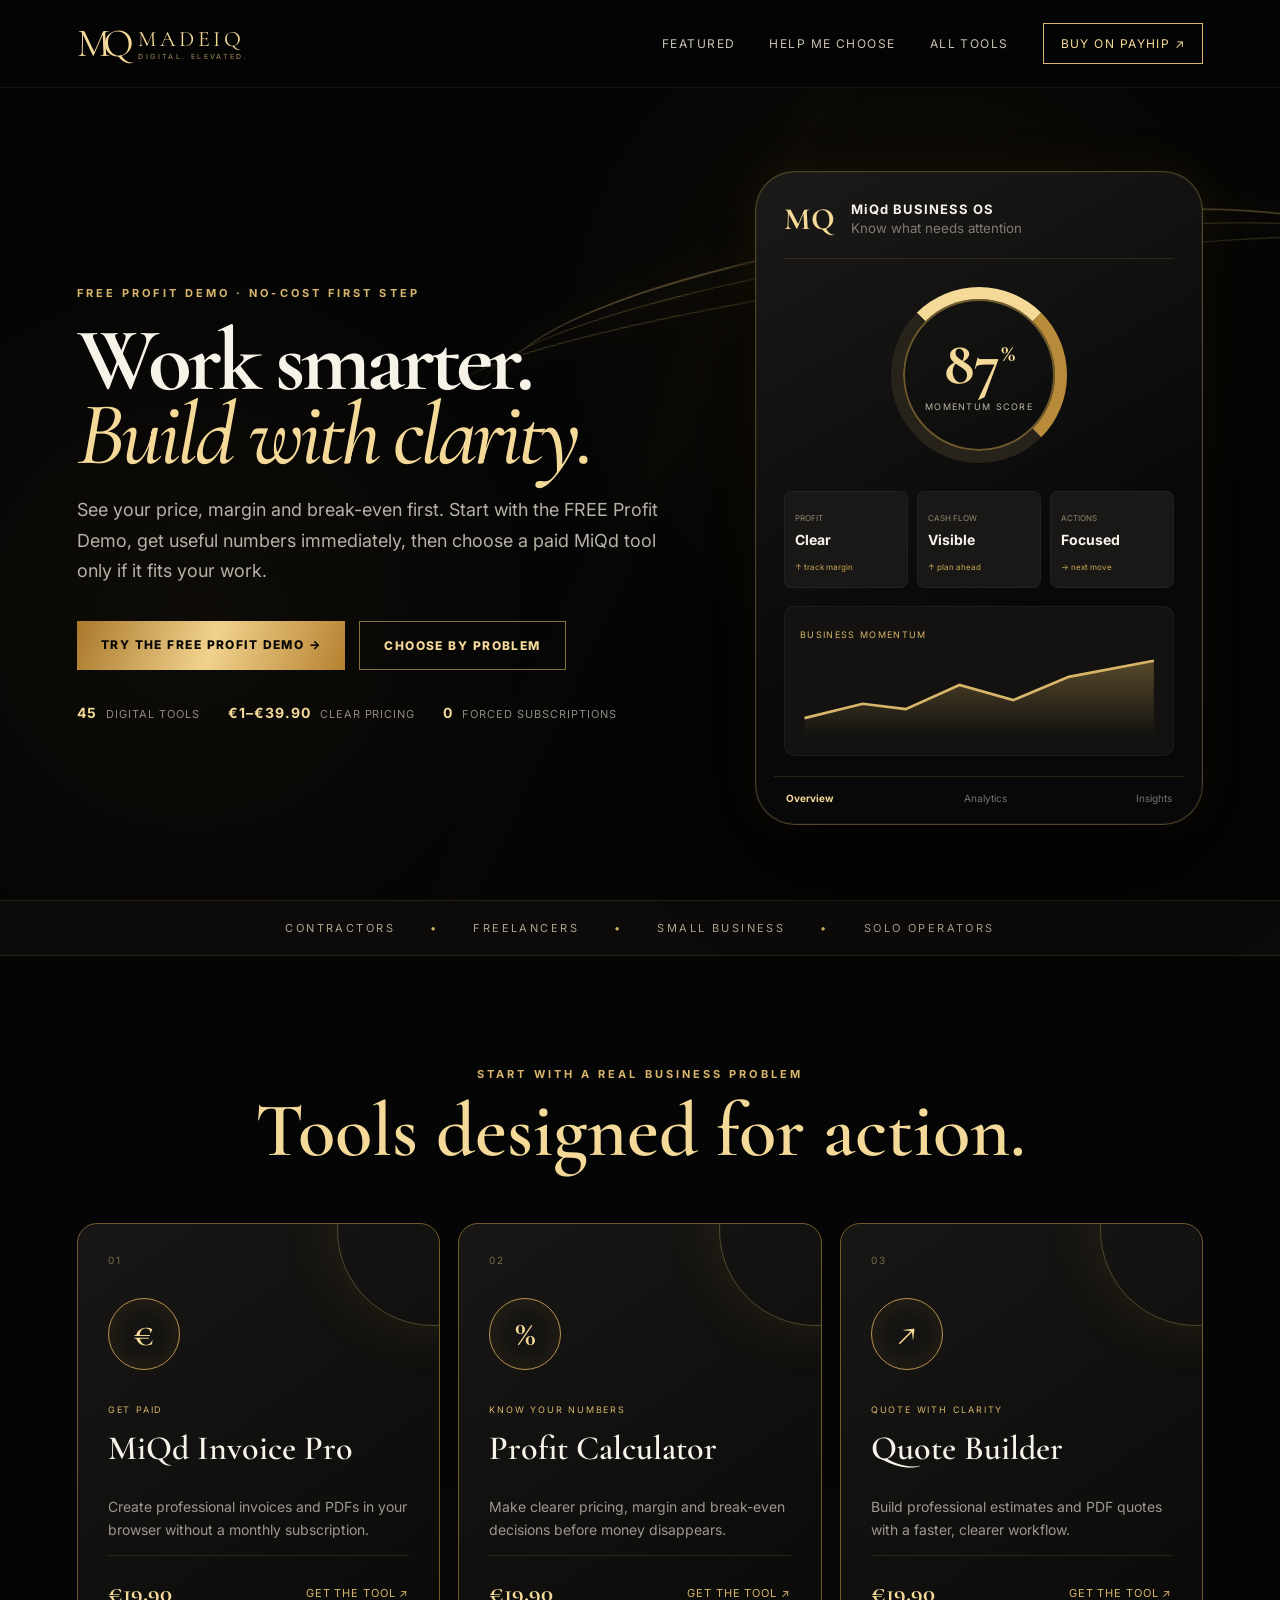
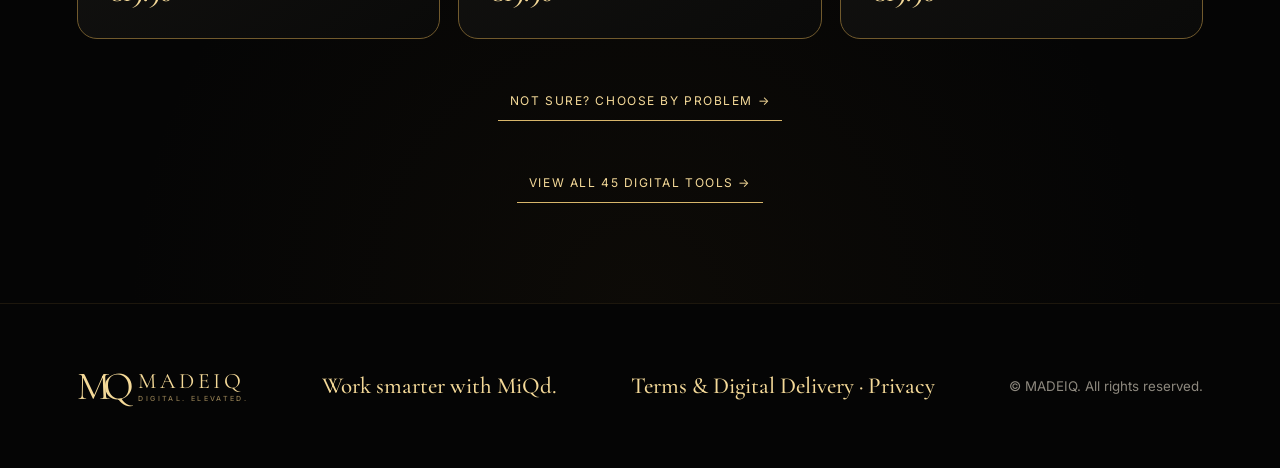
==== index.html @ 19710414 "Make FREE Profit Demo the primary homepage funnel CTA" ====
<!doctype html>
<html lang="en">
<head>
  <meta charset="utf-8">
  <meta name="viewport" content="width=device-width,initial-scale=1">
  <meta name="theme-color" content="#050505">
  <title>MADEIQ — Work Smarter with MiQd</title>
  <meta name="description" content="Premium digital tools for freelancers, contractors and small businesses. One-time purchases. No unnecessary subscriptions.">
  <link rel="canonical" href="https://madeiq-dgtl.github.io/">
  <meta property="og:type" content="website">
  <meta property="og:site_name" content="MiQd">
  <meta property="og:title" content="MADEIQ — Work Smarter with MiQd">
  <meta property="og:description" content="Premium digital tools for freelancers, contractors and small businesses. One-time purchases. No unnecessary subscriptions.">
  <meta property="og:url" content="https://madeiq-dgtl.github.io/">
  <meta name="twitter:card" content="summary">
  <meta name="twitter:title" content="MADEIQ — Work Smarter with MiQd">
  <meta name="twitter:description" content="Premium digital tools for freelancers, contractors and small businesses. One-time purchases. No unnecessary subscriptions.">
  <link rel="stylesheet" href="luxury.css?v=1">
</head>
<body>
  <header class="nav">
    <a class="wordmark" href="index.html" aria-label="MADEIQ home"><span class="mq">MQ</span><span>MADEIQ<small>DIGITAL. ELEVATED.</small></span></a>
    <nav aria-label="Primary navigation"><a href="#featured">Featured</a><a href="start.html?utm_source=website&utm_medium=nav&utm_campaign=problem_first">Help me choose</a><a href="products.html">All tools</a><a class="nav-buy" href="https://payhip.com/u17869956326311187072895?utm_source=website&utm_medium=nav&utm_campaign=miqd_store" target="_blank" rel="noopener">Buy on Payhip ↗</a></nav>
  </header>

  <main>
    <section class="hero">
      <div class="gold-wave" aria-hidden="true"></div>
      <div class="hero-copy">
        <p class="kicker">FREE PROFIT DEMO · NO-COST FIRST STEP</p>
        <h1>Work smarter.<br><em>Build with clarity.</em></h1>
        <p class="lead">See your price, margin and break-even first. Start with the FREE Profit Demo, get useful numbers immediately, then choose a paid MiQd tool only if it fits your work.</p>
        <div class="hero-actions"><a class="button gold" href="https://payhip.com/b/1VxyN?utm_source=miqd_website&utm_medium=hero&utm_campaign=free_profit_demo&utm_content=primary_cta" target="_blank" rel="noopener">TRY THE FREE PROFIT DEMO →</a><a class="button outline" href="start.html?utm_source=miqd_website&utm_medium=hero&utm_campaign=problem_first&utm_content=secondary_cta">Choose by problem</a></div>
        <div class="hero-proof"><span><b>45</b> digital tools</span><span><b>€1–€39.90</b> clear pricing</span><span><b>0</b> forced subscriptions</span></div>
      </div>
      <div class="hero-device" aria-label="MiQd business dashboard preview">
        <div class="device-top"><span class="mini-mq">MQ</span><div><b>MiQd BUSINESS OS</b><small>Know what needs attention</small></div></div>
        <div class="score"><span>87<sup>%</sup></span><small>MOMENTUM SCORE</small></div>
        <div class="metric-grid"><div><small>PROFIT</small><b>Clear</b><i>↑ track margin</i></div><div><small>CASH FLOW</small><b>Visible</b><i>↑ plan ahead</i></div><div><small>ACTIONS</small><b>Focused</b><i>→ next move</i></div></div>
        <div class="trend"><small>BUSINESS MOMENTUM</small><svg viewBox="0 0 400 100" role="img" aria-label="Rising business momentum"><path d="M5 76 L70 60 L118 66 L178 39 L238 56 L300 30 L395 12" fill="none" stroke="currentColor" stroke-width="3"/><path d="M5 76 L70 60 L118 66 L178 39 L238 56 L300 30 L395 12 L395 96 L5 96Z" fill="url(#fade)"/><defs><linearGradient id="fade" x1="0" y1="0" x2="0" y2="1"><stop stop-color="#d6ad5c" stop-opacity=".35"/><stop offset="1" stop-color="#d6ad5c" stop-opacity="0"/></linearGradient></defs></svg></div>
        <div class="device-nav"><b>Overview</b><span>Analytics</span><span>Insights</span></div>
      </div>
    </section>

    <section class="value-strip"><span>CONTRACTORS</span><i>•</i><span>FREELANCERS</span><i>•</i><span>SMALL BUSINESS</span><i>•</i><span>SOLO OPERATORS</span></section>

    <section id="featured" class="featured">
      <div class="section-heading"><p>START WITH A REAL BUSINESS PROBLEM</p><h2>Tools designed for action.</h2></div>
      <div class="product-grid">
        <article><span class="number">01</span><div class="product-icon">€</div><p>GET PAID</p><h3>MiQd Invoice Pro</h3><p class="desc">Create professional invoices and PDFs in your browser without a monthly subscription.</p><div class="card-end"><strong>€19.90</strong><a href="https://payhip.com/b/F2ZfV?utm_source=website&utm_medium=homepage&utm_campaign=invoice_pro" target="_blank" rel="noopener">Get the tool ↗</a></div></article>
        <article><span class="number">02</span><div class="product-icon">%</div><p>KNOW YOUR NUMBERS</p><h3>Profit Calculator</h3><p class="desc">Make clearer pricing, margin and break-even decisions before money disappears.</p><div class="card-end"><strong>€19.90</strong><a href="https://payhip.com/b/wg3lm?utm_source=website&utm_medium=homepage&utm_campaign=profit_calculator" target="_blank" rel="noopener">Get the tool ↗</a></div></article>
        <article><span class="number">03</span><div class="product-icon">↗</div><p>QUOTE WITH CLARITY</p><h3>Quote Builder</h3><p class="desc">Build professional estimates and PDF quotes with a faster, clearer workflow.</p><div class="card-end"><strong>€19.90</strong><a href="https://payhip.com/b/bRwxD?utm_source=website&utm_medium=homepage&utm_campaign=quote_builder" target="_blank" rel="noopener">Get the tool ↗</a></div></article>
      </div>
      <a class="all-tools" href="start.html?utm_source=website&utm_medium=featured&utm_campaign=problem_first">Not sure? Choose by problem →</a>
      <a class="all-tools" href="products.html">View all 45 digital tools →</a>
    </section>
  </main>

  <footer><a class="wordmark" href="index.html"><span class="mq">MQ</span><span>MADEIQ<small>DIGITAL. ELEVATED.</small></span></a><p>Work smarter with MiQd.</p><p><a href="terms.html">Terms &amp; Digital Delivery</a> · <a href="privacy.html">Privacy</a></p><small>© MADEIQ. All rights reserved.</small></footer>
</body>
</html>
---- luxury.css ----
@import url('https://fonts.googleapis.com/css2?family=Cormorant+Garamond:wght@500;600;700&family=Inter:wght@400;500;600;700;800&display=swap');
:root{--black:#050505;--panel:#101010;--panel2:#171614;--gold:#d8b66b;--gold2:#f4d998;--muted:#a9a49a;--line:#6e592c;--white:#f7f3e9}*{box-sizing:border-box}html{scroll-behavior:smooth}body{margin:0;background:var(--black);color:var(--white);font-family:Inter,system-ui,sans-serif;overflow-x:hidden}a{color:inherit;text-decoration:none}.nav{height:88px;display:flex;align-items:center;justify-content:space-between;padding:0 clamp(20px,6vw,92px);border-bottom:1px solid #ffffff10;background:#050505e8;backdrop-filter:blur(18px);position:relative;z-index:10}.wordmark{display:flex;align-items:center;gap:12px;color:var(--gold2);font-family:"Cormorant Garamond",serif;font-size:22px;letter-spacing:.17em}.wordmark .mq{font-size:40px;letter-spacing:-.18em;line-height:.8}.wordmark small{display:block;font:500 7px/1.4 Inter,sans-serif;letter-spacing:.34em;color:#8e7a50}.nav nav{display:flex;align-items:center;gap:34px;font-size:12px;text-transform:uppercase;letter-spacing:.12em}.nav nav>a:not(.nav-buy){color:#c9c1b1}.nav-buy{border:1px solid var(--gold);padding:12px 17px;color:var(--gold2)}.hero{min-height:calc(100vh - 88px);padding:72px clamp(20px,6vw,92px) 64px;display:grid;grid-template-columns:1.05fr .8fr;align-items:center;gap:7vw;position:relative;isolation:isolate;background:radial-gradient(circle at 72% 30%,#76581d22,transparent 34%),radial-gradient(circle at 15% 65%,#4f3c1620,transparent 30%)}.hero:before{content:"";position:absolute;inset:0;z-index:-2;opacity:.2;background-image:linear-gradient(115deg,transparent 48%,#d8b66b12 50%,transparent 52%)}.gold-wave{position:absolute;z-index:-1;width:70vw;height:190px;right:-9vw;top:17%;border-radius:50%;border-top:2px solid #d8b66b99;transform:rotate(-8deg);filter:drop-shadow(0 0 15px #b78a36);opacity:.7}.gold-wave:after,.gold-wave:before{content:"";position:absolute;inset:18px -20px;border-radius:50%;border-top:1px solid #f2cf7777}.gold-wave:after{inset:42px -50px}.kicker,.section-heading p{color:var(--gold);font-size:11px;font-weight:700;letter-spacing:.28em}.hero h1{font-family:"Cormorant Garamond",serif;font-size:clamp(64px,7vw,112px);line-height:.82;letter-spacing:-.045em;margin:24px 0}.hero h1 em{display:inline-block;font-style:italic;font-weight:500;color:var(--gold2)}.lead{max-width:660px;color:#b7b1a6;font-size:18px;line-height:1.7}.hero-actions{display:flex;gap:14px;flex-wrap:wrap;margin:34px 0}.button{padding:16px 24px;text-transform:uppercase;letter-spacing:.12em;font-size:12px;font-weight:800}.button.gold{background:linear-gradient(110deg,#a9782b,#f1d28d,#b68130);color:#090806}.button.outline{border:1px solid #886f3d;color:var(--gold2)}.hero-proof{display:flex;gap:28px;flex-wrap:wrap;color:#8f8a80;font-size:11px;text-transform:uppercase;letter-spacing:.09em}.hero-proof b{color:var(--gold2);font-size:14px;margin-right:5px}.hero-device{width:min(100%,480px);justify-self:end;padding:28px;border:1px solid #8e713d88;border-radius:40px;background:linear-gradient(150deg,#1b1a18,#080808 65%);box-shadow:0 30px 100px #000,0 0 45px #a47b2922,inset 0 0 0 1px #ffffff0a}.device-top{display:flex;align-items:center;gap:16px;border-bottom:1px solid #6e592c55;padding-bottom:20px}.mini-mq{font:700 31px "Cormorant Garamond",serif;color:var(--gold2)}.device-top b{display:block;font-size:13px;letter-spacing:.08em}.device-top small{color:#807b72}.score{width:176px;height:176px;border:12px solid #28231a;border-top-color:var(--gold2);border-right-color:#b88b3b;border-radius:50%;margin:28px auto;display:flex;flex-direction:column;align-items:center;justify-content:center;box-shadow:inset 0 0 0 2px #6e592c}.score span{font:700 62px "Cormorant Garamond",serif;color:var(--gold2);line-height:.8}.score sup{font-size:25px}.score small{font-size:9px;letter-spacing:.14em;margin-top:12px;color:#bdb5a5}.metric-grid{display:grid;grid-template-columns:repeat(3,1fr);gap:9px}.metric-grid div{padding:13px 10px;background:#191816;border:1px solid #ffffff0b;border-radius:8px}.metric-grid small{font-size:8px;color:#92866d}.metric-grid b{display:block;font-size:14px;margin:6px 0}.metric-grid i{font-style:normal;font-size:8px;color:#cfa953}.trend{margin-top:18px;background:#131210;border:1px solid #ffffff0b;border-radius:10px;padding:15px;color:var(--gold)}.trend small{font-size:9px;letter-spacing:.15em}.trend svg{width:100%;display:block;margin-top:8px}.device-nav{display:flex;justify-content:space-between;margin:20px -10px -12px;padding:15px 12px 4px;border-top:1px solid #6e592c55;color:#77736b;font-size:10px}.device-nav b{color:var(--gold2)}.value-strip{display:flex;align-items:center;justify-content:center;gap:35px;flex-wrap:wrap;padding:20px;background:#0c0b09;border-block:1px solid #5f4a2555;color:#aea58f;font-size:11px;letter-spacing:.22em}.value-strip i{color:var(--gold);font-style:normal}.featured{padding:100px clamp(20px,6vw,92px);background:radial-gradient(circle at 50% 100%,#4c37151d,transparent 45%)}.section-heading{text-align:center}.section-heading h2{font:600 clamp(46px,6vw,78px)/.95 "Cormorant Garamond",serif;margin:14px 0 55px;color:var(--gold2)}.product-grid{display:grid;grid-template-columns:repeat(3,1fr);gap:18px;max-width:1250px;margin:auto}.product-grid article{position:relative;min-height:410px;padding:30px;display:flex;flex-direction:column;background:linear-gradient(145deg,#181715,#0a0a09);border:1px solid #715a2d;border-radius:20px;overflow:hidden}.product-grid article:after{content:"";position:absolute;width:190px;height:190px;border-radius:50%;right:-90px;top:-90px;border:1px solid #d8b66b55;box-shadow:0 0 60px #b98b3422}.number{color:#76684c;font-size:10px;letter-spacing:.2em}.product-icon{width:72px;height:72px;border:1px solid #b7924f;border-radius:50%;display:grid;place-items:center;color:var(--gold2);font:600 36px "Cormorant Garamond",serif;margin:32px 0 25px;box-shadow:inset 0 0 25px #b3872f22}.product-grid article>p:not(.desc){font-size:9px;letter-spacing:.2em;color:var(--gold)}.product-grid h3{font:600 34px/1 "Cormorant Garamond",serif;margin:8px 0 15px}.desc{color:#9e988e;line-height:1.65;font-size:14px}.card-end{margin-top:auto;padding-top:22px;border-top:1px solid #67522c55;display:flex;justify-content:space-between;align-items:center}.card-end strong{font-family:"Cormorant Garamond",serif;color:var(--gold2);font-size:25px}.card-end a{font-size:11px;text-transform:uppercase;color:var(--gold);letter-spacing:.08em}.all-tools{display:table;margin:42px auto 0;border-bottom:1px solid var(--gold);padding:12px;color:var(--gold2);text-transform:uppercase;letter-spacing:.13em;font-size:12px}footer{padding:45px clamp(20px,6vw,92px);display:flex;align-items:center;justify-content:space-between;gap:20px;border-top:1px solid #5f4a2544;color:#8d887e}footer p{font:500 23px "Cormorant Garamond",serif;color:var(--gold2)}
@media(max-width:900px){.hero{grid-template-columns:1fr;padding-top:55px}.hero-device{justify-self:center;margin-top:20px}.product-grid{grid-template-columns:1fr 1fr}.nav nav>a:not(.nav-buy){display:none}}
@media(max-width:620px){.nav{height:74px;padding:0 18px}.wordmark{font-size:17px}.wordmark .mq{font-size:32px}.nav-buy{padding:10px;font-size:9px}.hero{min-height:auto;padding:58px 20px 52px}.hero h1{font-size:64px}.lead{font-size:16px}.hero-actions{display:grid}.button{text-align:center}.hero-proof{display:grid;grid-template-columns:1fr 1fr;gap:12px}.hero-device{border-radius:28px;padding:20px}.score{width:150px;height:150px}.metric-grid{grid-template-columns:1fr}.gold-wave{width:110vw;top:11%;opacity:.45}.value-strip{justify-content:flex-start;flex-wrap:nowrap;overflow:hidden;gap:18px;padding-inline:20px}.value-strip span{white-space:nowrap}.featured{padding:75px 20px}.product-grid{grid-template-columns:1fr}.product-grid article{min-height:370px}.section-heading{text-align:left}.section-heading h2{font-size:53px}footer{align-items:flex-start;flex-direction:column}}

/* Catalog luxury skin */
.catalog-page{background:#050505!important;color:var(--white)!important}.catalog-page .section{padding:90px clamp(20px,6vw,92px)!important}.catalog-page .catalog-hero{min-height:72vh;display:flex;flex-direction:column;justify-content:center;background:radial-gradient(circle at 75% 35%,#8c682629,transparent 34%),linear-gradient(135deg,#050505,#0d0c0a)!important}.catalog-page .catalog-hero h1{font-family:"Cormorant Garamond",serif!important;letter-spacing:-.04em!important;color:var(--white)!important}.catalog-page .catalog-hero h1 em{color:var(--gold2)!important;font-weight:500}.catalog-page .catalog-hero>p{color:#aaa49a!important}.catalog-page .eyebrow,.catalog-page .catalog-top>div>span{color:var(--gold)!important}.catalog-page .catalog{background:#080807!important}.catalog-page .catalog-top h2{font-family:"Cormorant Garamond",serif!important;color:var(--gold2)!important}.catalog-page .filters button{border-color:#705a30!important;color:#bdb5a5!important;background:#0e0d0b!important}.catalog-page .filters button.active,.catalog-page .filters button:hover{background:linear-gradient(110deg,#a9782b,#e0bd72)!important;color:#070604!important;border-color:var(--gold)!important}.catalog-page .catalog-grid article,.catalog-page .catalog-grid article.featured{background:linear-gradient(145deg,#181715,#090908)!important;color:var(--white)!important;border:1px solid #705a30!important;box-shadow:0 18px 45px #000!important}.catalog-page .catalog-grid article p,.catalog-page .catalog-grid article.featured p{color:#9d978d!important}.catalog-page .catalog-grid article>b{color:var(--gold)!important}.catalog-page .catalog-grid h3,.catalog-page .catalog-grid .price{color:var(--gold2)!important}.catalog-page .card-bottom{border-color:#5f4a2b!important}.catalog-page .card-action{color:var(--gold)!important}.catalog-page .product-art{border-bottom:1px solid #806635!important;filter:saturate(.65)}.catalog-page .language .globe{color:var(--gold2)}.catalog-page .lang-menu{background:#111!important;border-color:#705a30!important;color:#eee!important}
@media(max-width:620px){.catalog-page .section{padding:65px 20px!important}.catalog-page .filters{top:74px!important;background:#080807ef!important}}
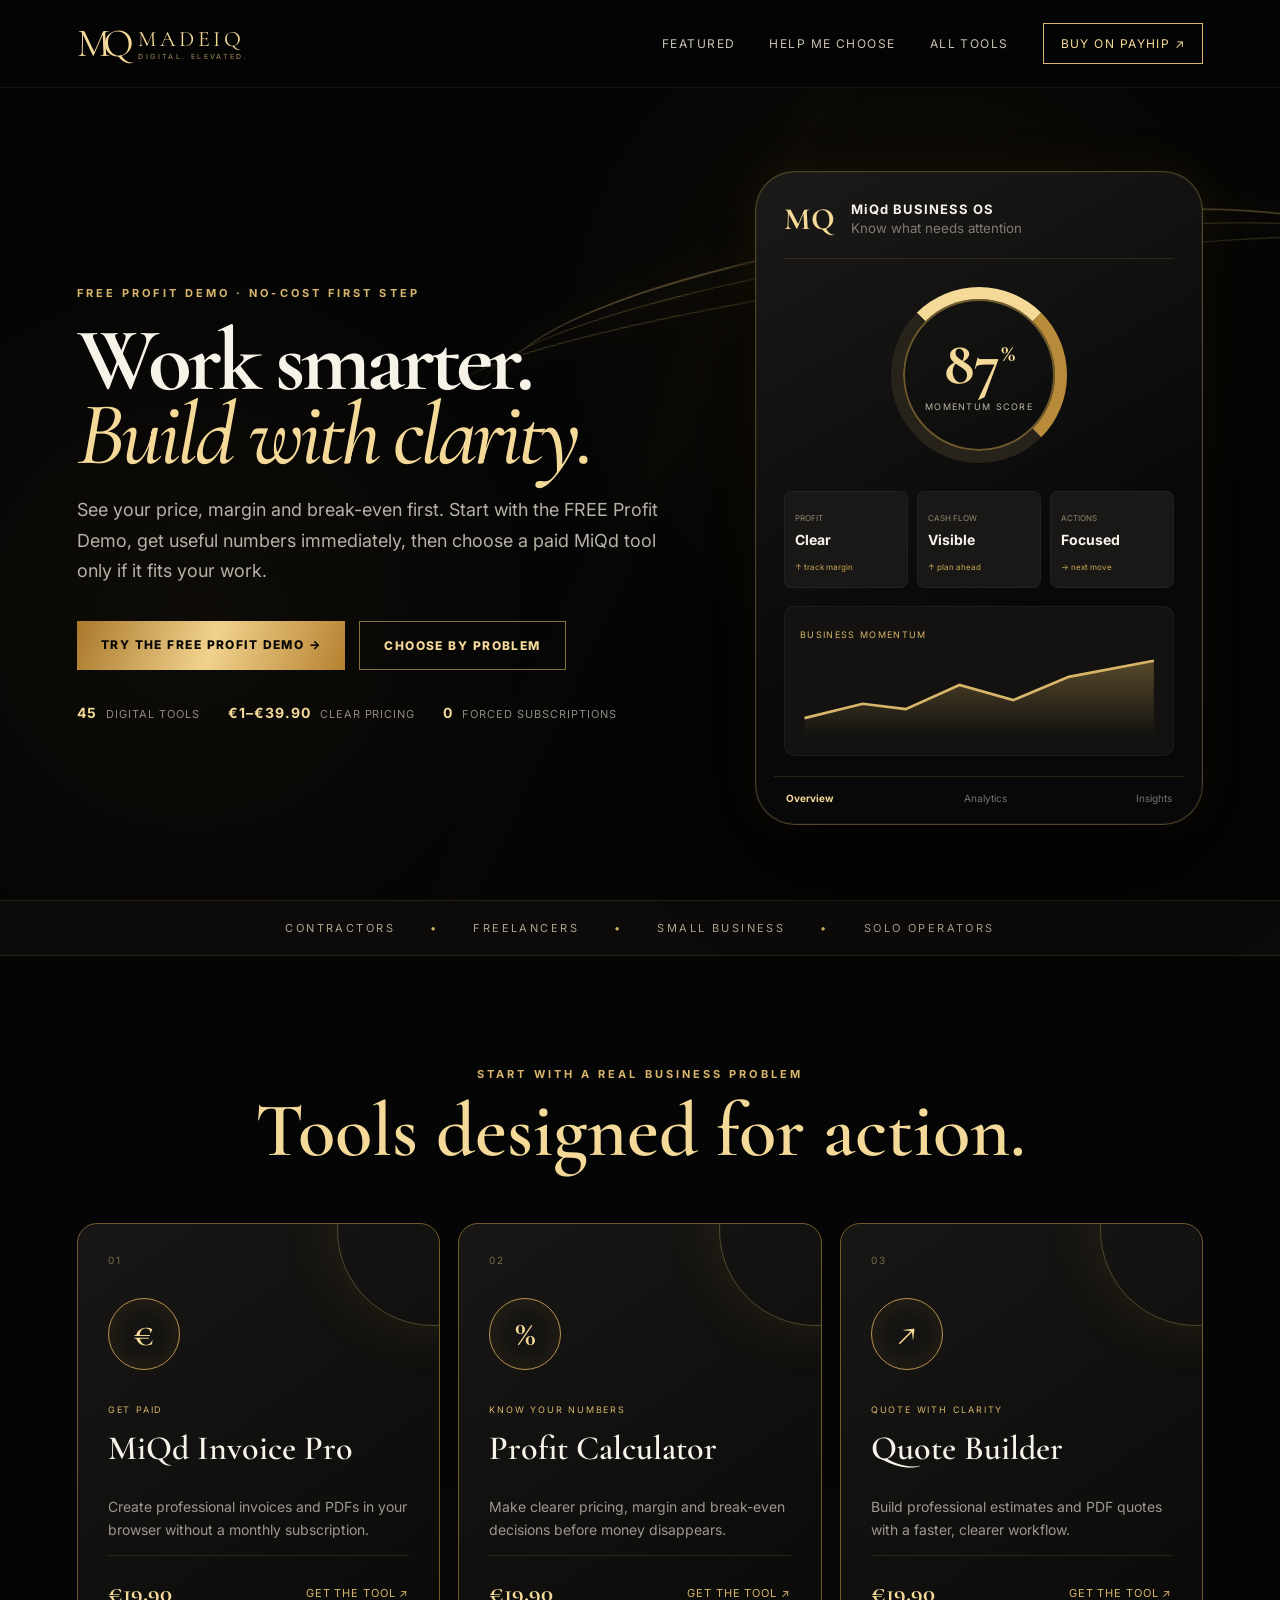
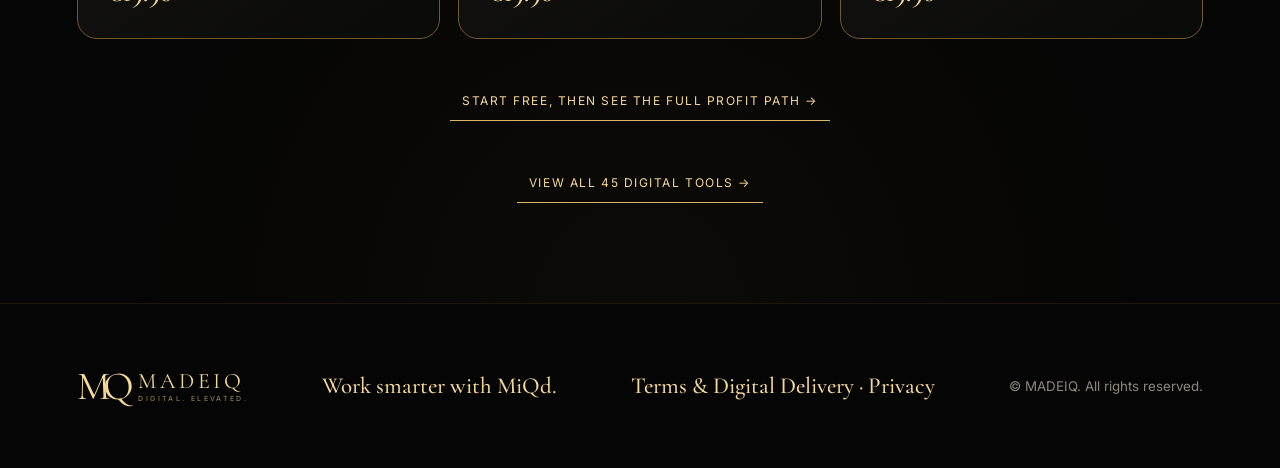
==== commit b0e7ecd8: "Connect homepage featured section to FREE-to-paid profit funnel" ====
--- a/index.html
+++ b/index.html
@@ -51,7 +51,7 @@
         <article><span class="number">02</span><div class="product-icon">%</div><p>KNOW YOUR NUMBERS</p><h3>Profit Calculator</h3><p class="desc">Make clearer pricing, margin and break-even decisions before money disappears.</p><div class="card-end"><strong>€19.90</strong><a href="https://payhip.com/b/wg3lm?utm_source=website&utm_medium=homepage&utm_campaign=profit_calculator" target="_blank" rel="noopener">Get the tool ↗</a></div></article>
         <article><span class="number">03</span><div class="product-icon">↗</div><p>QUOTE WITH CLARITY</p><h3>Quote Builder</h3><p class="desc">Build professional estimates and PDF quotes with a faster, clearer workflow.</p><div class="card-end"><strong>€19.90</strong><a href="https://payhip.com/b/bRwxD?utm_source=website&utm_medium=homepage&utm_campaign=quote_builder" target="_blank" rel="noopener">Get the tool ↗</a></div></article>
       </div>
-      <a class="all-tools" href="start.html?utm_source=website&utm_medium=featured&utm_campaign=problem_first">Not sure? Choose by problem →</a>
+      <a class="all-tools" href="business.html?utm_source=miqd_website&utm_medium=featured&utm_campaign=free_to_paid&utm_content=profit_path">Start FREE, then see the full profit path →</a>
       <a class="all-tools" href="products.html">View all 45 digital tools →</a>
     </section>
   </main>
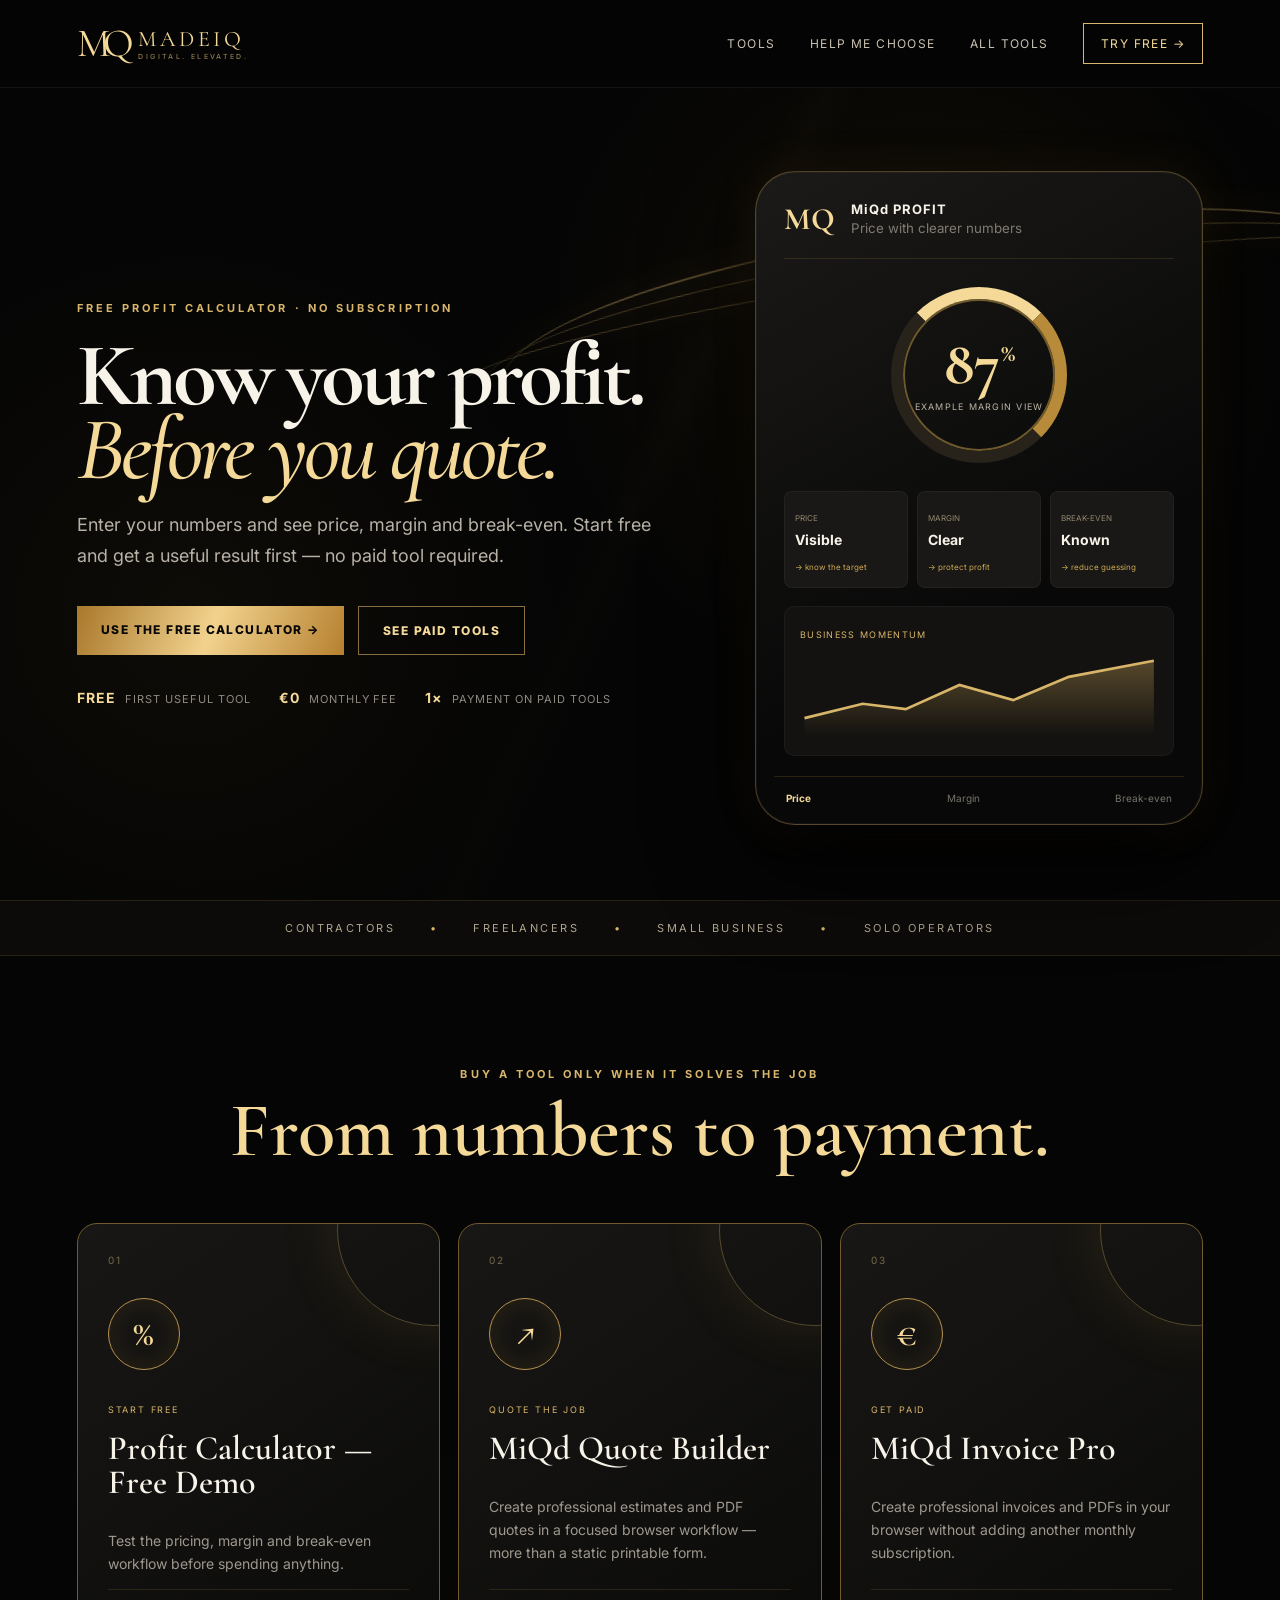
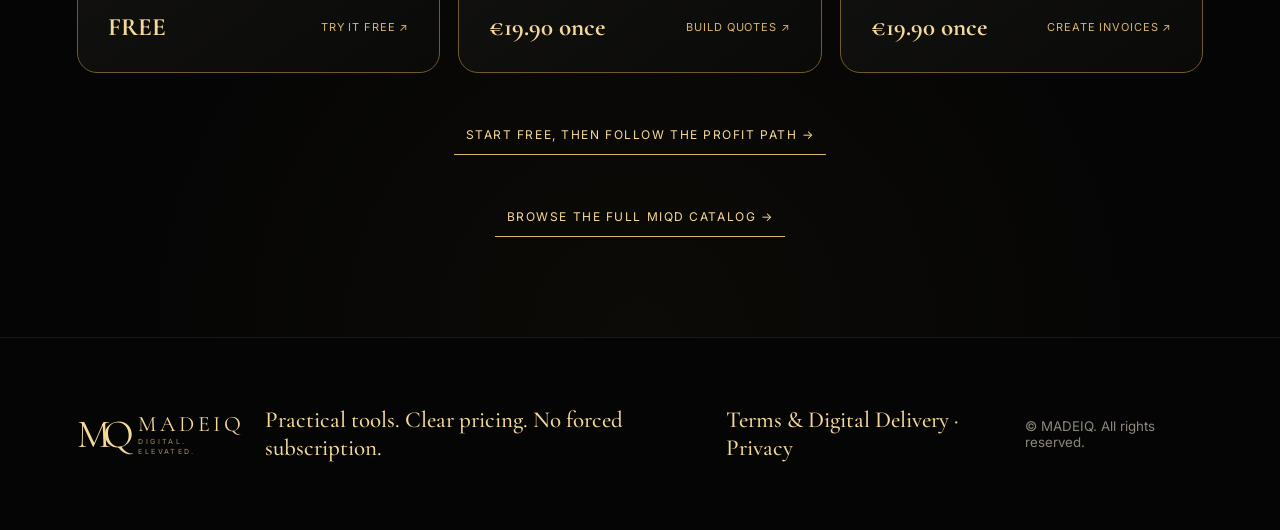
==== commit 96bc141e: "Optimize homepage for free-demo conversion and clearer value" ====
--- a/index.html
+++ b/index.html
@@ -4,58 +4,58 @@
   <meta charset="utf-8">
   <meta name="viewport" content="width=device-width,initial-scale=1">
   <meta name="theme-color" content="#050505">
-  <title>MADEIQ — Work Smarter with MiQd</title>
-  <meta name="description" content="Premium digital tools for freelancers, contractors and small businesses. One-time purchases. No unnecessary subscriptions.">
+  <title>MiQd — Free Profit Calculator + Practical Business Tools</title>
+  <meta name="description" content="Start with MiQd's free profit calculator. Check price, margin and break-even, then use practical one-time-purchase tools for quotes, invoices and small-business control.">
   <link rel="canonical" href="https://madeiq-dgtl.github.io/">
   <meta property="og:type" content="website">
   <meta property="og:site_name" content="MiQd">
-  <meta property="og:title" content="MADEIQ — Work Smarter with MiQd">
-  <meta property="og:description" content="Premium digital tools for freelancers, contractors and small businesses. One-time purchases. No unnecessary subscriptions.">
+  <meta property="og:title" content="MiQd — Know your profit before you price the job">
+  <meta property="og:description" content="Try the free MiQd Profit Calculator. No subscription required. Get a useful result before deciding whether any paid tool is right for you.">
   <meta property="og:url" content="https://madeiq-dgtl.github.io/">
   <meta name="twitter:card" content="summary">
-  <meta name="twitter:title" content="MADEIQ — Work Smarter with MiQd">
-  <meta name="twitter:description" content="Premium digital tools for freelancers, contractors and small businesses. One-time purchases. No unnecessary subscriptions.">
+  <meta name="twitter:title" content="MiQd — Free Profit Calculator">
+  <meta name="twitter:description" content="Check price, margin and break-even free. Then choose a paid tool only if it earns its place in your workflow.">
   <link rel="stylesheet" href="luxury.css?v=1">
 </head>
 <body>
   <header class="nav">
-    <a class="wordmark" href="index.html" aria-label="MADEIQ home"><span class="mq">MQ</span><span>MADEIQ<small>DIGITAL. ELEVATED.</small></span></a>
-    <nav aria-label="Primary navigation"><a href="#featured">Featured</a><a href="start.html?utm_source=website&utm_medium=nav&utm_campaign=problem_first">Help me choose</a><a href="products.html">All tools</a><a class="nav-buy" href="https://payhip.com/u17869956326311187072895?utm_source=website&utm_medium=nav&utm_campaign=miqd_store" target="_blank" rel="noopener">Buy on Payhip ↗</a></nav>
+    <a class="wordmark" href="index.html" aria-label="MiQd home"><span class="mq">MQ</span><span>MADEIQ<small>DIGITAL. ELEVATED.</small></span></a>
+    <nav aria-label="Primary navigation"><a href="#featured">Tools</a><a href="start.html?utm_source=website&utm_medium=nav&utm_campaign=problem_first">Help me choose</a><a href="products.html">All tools</a><a class="nav-buy" href="https://payhip.com/b/1VxyN?utm_source=website&utm_medium=nav&utm_campaign=free_profit_demo" target="_blank" rel="noopener">Try free →</a></nav>
   </header>
 
   <main>
     <section class="hero">
       <div class="gold-wave" aria-hidden="true"></div>
       <div class="hero-copy">
-        <p class="kicker">FREE PROFIT DEMO · NO-COST FIRST STEP</p>
-        <h1>Work smarter.<br><em>Build with clarity.</em></h1>
-        <p class="lead">See your price, margin and break-even first. Start with the FREE Profit Demo, get useful numbers immediately, then choose a paid MiQd tool only if it fits your work.</p>
-        <div class="hero-actions"><a class="button gold" href="https://payhip.com/b/1VxyN?utm_source=miqd_website&utm_medium=hero&utm_campaign=free_profit_demo&utm_content=primary_cta" target="_blank" rel="noopener">TRY THE FREE PROFIT DEMO →</a><a class="button outline" href="start.html?utm_source=miqd_website&utm_medium=hero&utm_campaign=problem_first&utm_content=secondary_cta">Choose by problem</a></div>
-        <div class="hero-proof"><span><b>45</b> digital tools</span><span><b>€1–€39.90</b> clear pricing</span><span><b>0</b> forced subscriptions</span></div>
+        <p class="kicker">FREE PROFIT CALCULATOR · NO SUBSCRIPTION</p>
+        <h1>Know your profit.<br><em>Before you quote.</em></h1>
+        <p class="lead">Enter your numbers and see price, margin and break-even. Start free and get a useful result first — no paid tool required.</p>
+        <div class="hero-actions"><a class="button gold" href="https://payhip.com/b/1VxyN?utm_source=miqd_website&utm_medium=hero&utm_campaign=free_profit_demo&utm_content=primary_cta" target="_blank" rel="noopener">USE THE FREE CALCULATOR →</a><a class="button outline" href="#featured">See paid tools</a></div>
+        <div class="hero-proof"><span><b>FREE</b> first useful tool</span><span><b>€0</b> monthly fee</span><span><b>1×</b> payment on paid tools</span></div>
       </div>
       <div class="hero-device" aria-label="MiQd business dashboard preview">
-        <div class="device-top"><span class="mini-mq">MQ</span><div><b>MiQd BUSINESS OS</b><small>Know what needs attention</small></div></div>
-        <div class="score"><span>87<sup>%</sup></span><small>MOMENTUM SCORE</small></div>
-        <div class="metric-grid"><div><small>PROFIT</small><b>Clear</b><i>↑ track margin</i></div><div><small>CASH FLOW</small><b>Visible</b><i>↑ plan ahead</i></div><div><small>ACTIONS</small><b>Focused</b><i>→ next move</i></div></div>
-        <div class="trend"><small>BUSINESS MOMENTUM</small><svg viewBox="0 0 400 100" role="img" aria-label="Rising business momentum"><path d="M5 76 L70 60 L118 66 L178 39 L238 56 L300 30 L395 12" fill="none" stroke="currentColor" stroke-width="3"/><path d="M5 76 L70 60 L118 66 L178 39 L238 56 L300 30 L395 12 L395 96 L5 96Z" fill="url(#fade)"/><defs><linearGradient id="fade" x1="0" y1="0" x2="0" y2="1"><stop stop-color="#d6ad5c" stop-opacity=".35"/><stop offset="1" stop-color="#d6ad5c" stop-opacity="0"/></linearGradient></defs></svg></div>
-        <div class="device-nav"><b>Overview</b><span>Analytics</span><span>Insights</span></div>
+        <div class="device-top"><span class="mini-mq">MQ</span><div><b>MiQd PROFIT</b><small>Price with clearer numbers</small></div></div>
+        <div class="score"><span>87<sup>%</sup></span><small>EXAMPLE MARGIN VIEW</small></div>
+        <div class="metric-grid"><div><small>PRICE</small><b>Visible</b><i>→ know the target</i></div><div><small>MARGIN</small><b>Clear</b><i>→ protect profit</i></div><div><small>BREAK-EVEN</small><b>Known</b><i>→ reduce guessing</i></div></div>
+        <div class="trend"><small>BUSINESS MOMENTUM</small><svg viewBox="0 0 400 100" role="img" aria-label="Example rising business momentum"><path d="M5 76 L70 60 L118 66 L178 39 L238 56 L300 30 L395 12" fill="none" stroke="currentColor" stroke-width="3"/><path d="M5 76 L70 60 L118 66 L178 39 L238 56 L300 30 L395 12 L395 96 L5 96Z" fill="url(#fade)"/><defs><linearGradient id="fade" x1="0" y1="0" x2="0" y2="1"><stop stop-color="#d6ad5c" stop-opacity=".35"/><stop offset="1" stop-color="#d6ad5c" stop-opacity="0"/></linearGradient></defs></svg></div>
+        <div class="device-nav"><b>Price</b><span>Margin</span><span>Break-even</span></div>
       </div>
     </section>
 
     <section class="value-strip"><span>CONTRACTORS</span><i>•</i><span>FREELANCERS</span><i>•</i><span>SMALL BUSINESS</span><i>•</i><span>SOLO OPERATORS</span></section>
 
     <section id="featured" class="featured">
-      <div class="section-heading"><p>START WITH A REAL BUSINESS PROBLEM</p><h2>Tools designed for action.</h2></div>
+      <div class="section-heading"><p>BUY A TOOL ONLY WHEN IT SOLVES THE JOB</p><h2>From numbers to payment.</h2></div>
       <div class="product-grid">
-        <article><span class="number">01</span><div class="product-icon">€</div><p>GET PAID</p><h3>MiQd Invoice Pro</h3><p class="desc">Create professional invoices and PDFs in your browser without a monthly subscription.</p><div class="card-end"><strong>€19.90</strong><a href="https://payhip.com/b/F2ZfV?utm_source=website&utm_medium=homepage&utm_campaign=invoice_pro" target="_blank" rel="noopener">Get the tool ↗</a></div></article>
-        <article><span class="number">02</span><div class="product-icon">%</div><p>KNOW YOUR NUMBERS</p><h3>Profit Calculator</h3><p class="desc">Make clearer pricing, margin and break-even decisions before money disappears.</p><div class="card-end"><strong>€19.90</strong><a href="https://payhip.com/b/wg3lm?utm_source=website&utm_medium=homepage&utm_campaign=profit_calculator" target="_blank" rel="noopener">Get the tool ↗</a></div></article>
-        <article><span class="number">03</span><div class="product-icon">↗</div><p>QUOTE WITH CLARITY</p><h3>Quote Builder</h3><p class="desc">Build professional estimates and PDF quotes with a faster, clearer workflow.</p><div class="card-end"><strong>€19.90</strong><a href="https://payhip.com/b/bRwxD?utm_source=website&utm_medium=homepage&utm_campaign=quote_builder" target="_blank" rel="noopener">Get the tool ↗</a></div></article>
+        <article><span class="number">01</span><div class="product-icon">%</div><p>START FREE</p><h3>Profit Calculator — Free Demo</h3><p class="desc">Test the pricing, margin and break-even workflow before spending anything.</p><div class="card-end"><strong>FREE</strong><a href="https://payhip.com/b/1VxyN?utm_source=website&utm_medium=homepage&utm_campaign=free_profit_demo" target="_blank" rel="noopener">Try it free ↗</a></div></article>
+        <article><span class="number">02</span><div class="product-icon">↗</div><p>QUOTE THE JOB</p><h3>MiQd Quote Builder</h3><p class="desc">Create professional estimates and PDF quotes in a focused browser workflow — more than a static printable form.</p><div class="card-end"><strong>€19.90 once</strong><a href="https://payhip.com/b/bRwxD?utm_source=website&utm_medium=homepage&utm_campaign=quote_builder" target="_blank" rel="noopener">Build quotes ↗</a></div></article>
+        <article><span class="number">03</span><div class="product-icon">€</div><p>GET PAID</p><h3>MiQd Invoice Pro</h3><p class="desc">Create professional invoices and PDFs in your browser without adding another monthly subscription.</p><div class="card-end"><strong>€19.90 once</strong><a href="https://payhip.com/b/F2ZfV?utm_source=website&utm_medium=homepage&utm_campaign=invoice_pro" target="_blank" rel="noopener">Create invoices ↗</a></div></article>
       </div>
-      <a class="all-tools" href="business.html?utm_source=miqd_website&utm_medium=featured&utm_campaign=free_to_paid&utm_content=profit_path">Start FREE, then see the full profit path →</a>
-      <a class="all-tools" href="products.html">View all 45 digital tools →</a>
+      <a class="all-tools" href="business.html?utm_source=miqd_website&utm_medium=featured&utm_campaign=free_to_paid&utm_content=profit_path">Start FREE, then follow the profit path →</a>
+      <a class="all-tools" href="products.html">Browse the full MiQd catalog →</a>
     </section>
   </main>
 
-  <footer><a class="wordmark" href="index.html"><span class="mq">MQ</span><span>MADEIQ<small>DIGITAL. ELEVATED.</small></span></a><p>Work smarter with MiQd.</p><p><a href="terms.html">Terms &amp; Digital Delivery</a> · <a href="privacy.html">Privacy</a></p><small>© MADEIQ. All rights reserved.</small></footer>
+  <footer><a class="wordmark" href="index.html"><span class="mq">MQ</span><span>MADEIQ<small>DIGITAL. ELEVATED.</small></span></a><p>Practical tools. Clear pricing. No forced subscription.</p><p><a href="terms.html">Terms &amp; Digital Delivery</a> · <a href="privacy.html">Privacy</a></p><small>© MADEIQ. All rights reserved.</small></footer>
 </body>
 </html>
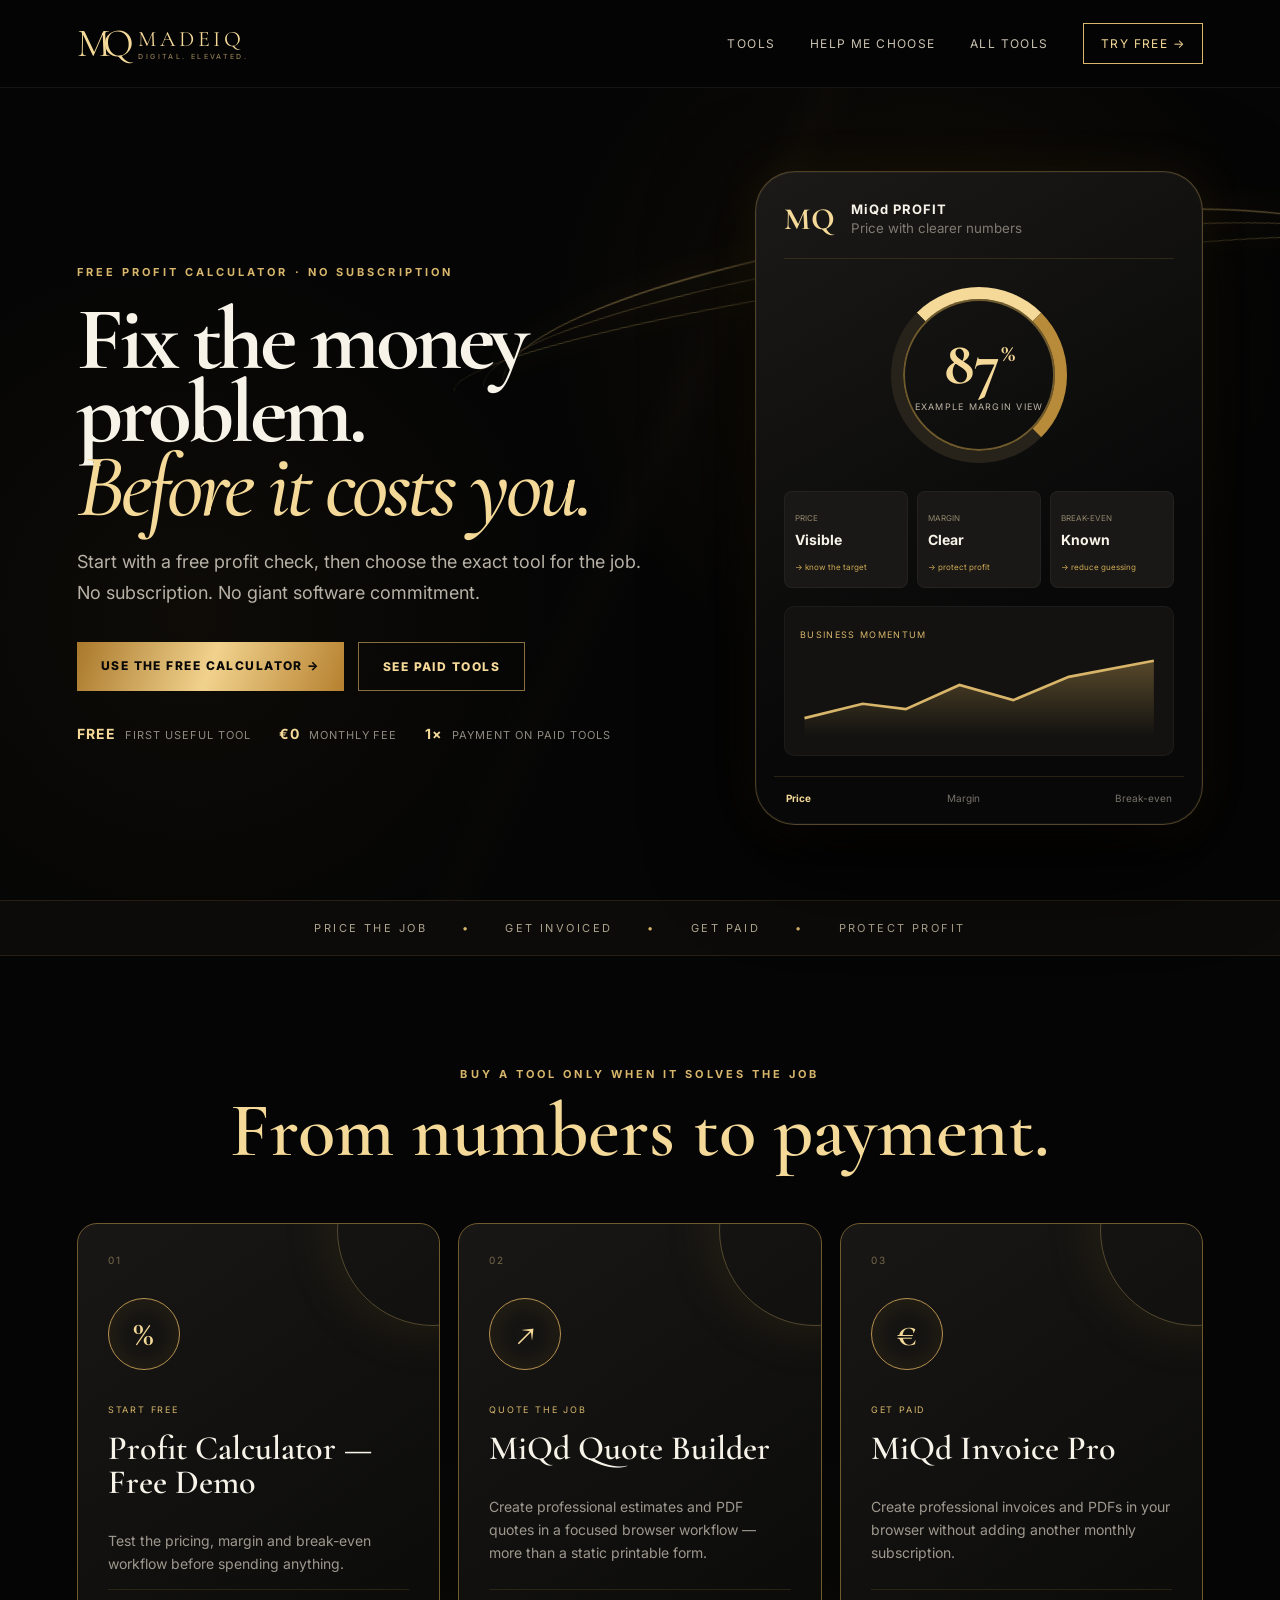
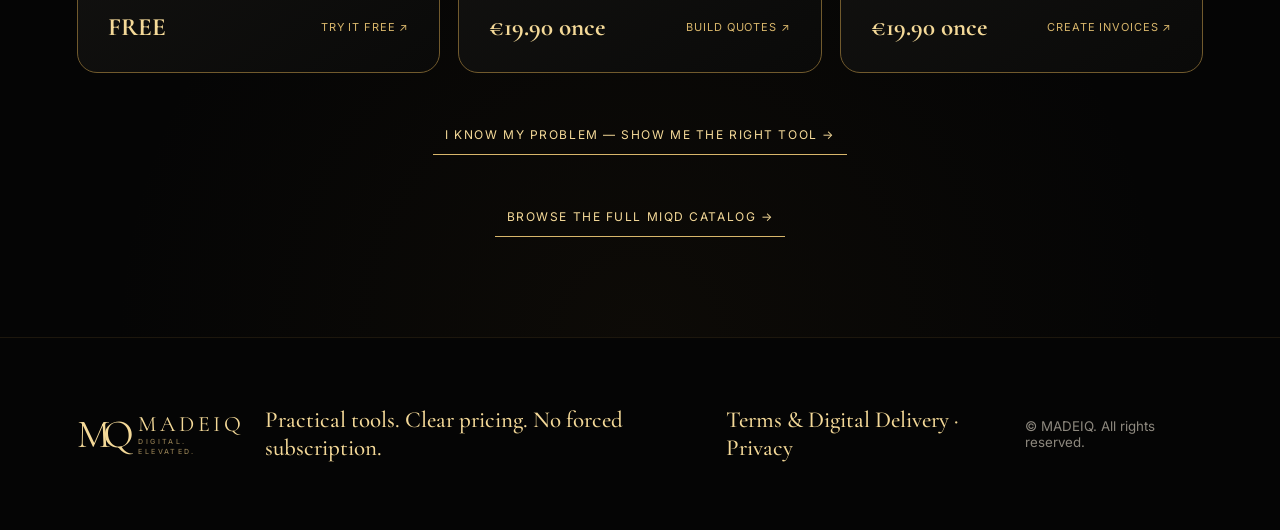
==== commit ad7cff52: "Make homepage problem-first and strengthen conversion path" ====
--- a/index.html
+++ b/index.html
@@ -5,7 +5,7 @@
   <meta name="viewport" content="width=device-width,initial-scale=1">
   <meta name="theme-color" content="#050505">
   <title>MiQd — Free Profit Calculator + Practical Business Tools</title>
-  <meta name="description" content="Start with MiQd's free profit calculator. Check price, margin and break-even, then use practical one-time-purchase tools for quotes, invoices and small-business control.">
+  <meta name="description" content="Start free. Solve one business problem at a time: check profit, price the job, send the invoice, or collect overdue money. Practical tools with no monthly subscription.">
   <link rel="canonical" href="https://madeiq-dgtl.github.io/">
   <meta property="og:type" content="website">
   <meta property="og:site_name" content="MiQd">
@@ -28,8 +28,8 @@
       <div class="gold-wave" aria-hidden="true"></div>
       <div class="hero-copy">
         <p class="kicker">FREE PROFIT CALCULATOR · NO SUBSCRIPTION</p>
-        <h1>Know your profit.<br><em>Before you quote.</em></h1>
-        <p class="lead">Enter your numbers and see price, margin and break-even. Start free and get a useful result first — no paid tool required.</p>
+        <h1>Fix the money problem.<br><em>Before it costs you.</em></h1>
+        <p class="lead">Start with a free profit check, then choose the exact tool for the job. No subscription. No giant software commitment.</p>
         <div class="hero-actions"><a class="button gold" href="https://payhip.com/b/1VxyN?utm_source=miqd_website&utm_medium=hero&utm_campaign=free_profit_demo&utm_content=primary_cta" target="_blank" rel="noopener">USE THE FREE CALCULATOR →</a><a class="button outline" href="#featured">See paid tools</a></div>
         <div class="hero-proof"><span><b>FREE</b> first useful tool</span><span><b>€0</b> monthly fee</span><span><b>1×</b> payment on paid tools</span></div>
       </div>
@@ -42,7 +42,7 @@
       </div>
     </section>
 
-    <section class="value-strip"><span>CONTRACTORS</span><i>•</i><span>FREELANCERS</span><i>•</i><span>SMALL BUSINESS</span><i>•</i><span>SOLO OPERATORS</span></section>
+    <section class="value-strip"><span>PRICE THE JOB</span><i>•</i><span>GET INVOICED</span><i>•</i><span>GET PAID</span><i>•</i><span>PROTECT PROFIT</span></section>
 
     <section id="featured" class="featured">
       <div class="section-heading"><p>BUY A TOOL ONLY WHEN IT SOLVES THE JOB</p><h2>From numbers to payment.</h2></div>
@@ -51,7 +51,7 @@
         <article><span class="number">02</span><div class="product-icon">↗</div><p>QUOTE THE JOB</p><h3>MiQd Quote Builder</h3><p class="desc">Create professional estimates and PDF quotes in a focused browser workflow — more than a static printable form.</p><div class="card-end"><strong>€19.90 once</strong><a href="https://payhip.com/b/bRwxD?utm_source=website&utm_medium=homepage&utm_campaign=quote_builder" target="_blank" rel="noopener">Build quotes ↗</a></div></article>
         <article><span class="number">03</span><div class="product-icon">€</div><p>GET PAID</p><h3>MiQd Invoice Pro</h3><p class="desc">Create professional invoices and PDFs in your browser without adding another monthly subscription.</p><div class="card-end"><strong>€19.90 once</strong><a href="https://payhip.com/b/F2ZfV?utm_source=website&utm_medium=homepage&utm_campaign=invoice_pro" target="_blank" rel="noopener">Create invoices ↗</a></div></article>
       </div>
-      <a class="all-tools" href="business.html?utm_source=miqd_website&utm_medium=featured&utm_campaign=free_to_paid&utm_content=profit_path">Start FREE, then follow the profit path →</a>
+      <a class="all-tools" href="start.html?utm_source=miqd_website&utm_medium=featured&utm_campaign=problem_first&utm_content=choose_problem">I know my problem — show me the right tool →</a>
       <a class="all-tools" href="products.html">Browse the full MiQd catalog →</a>
     </section>
   </main>
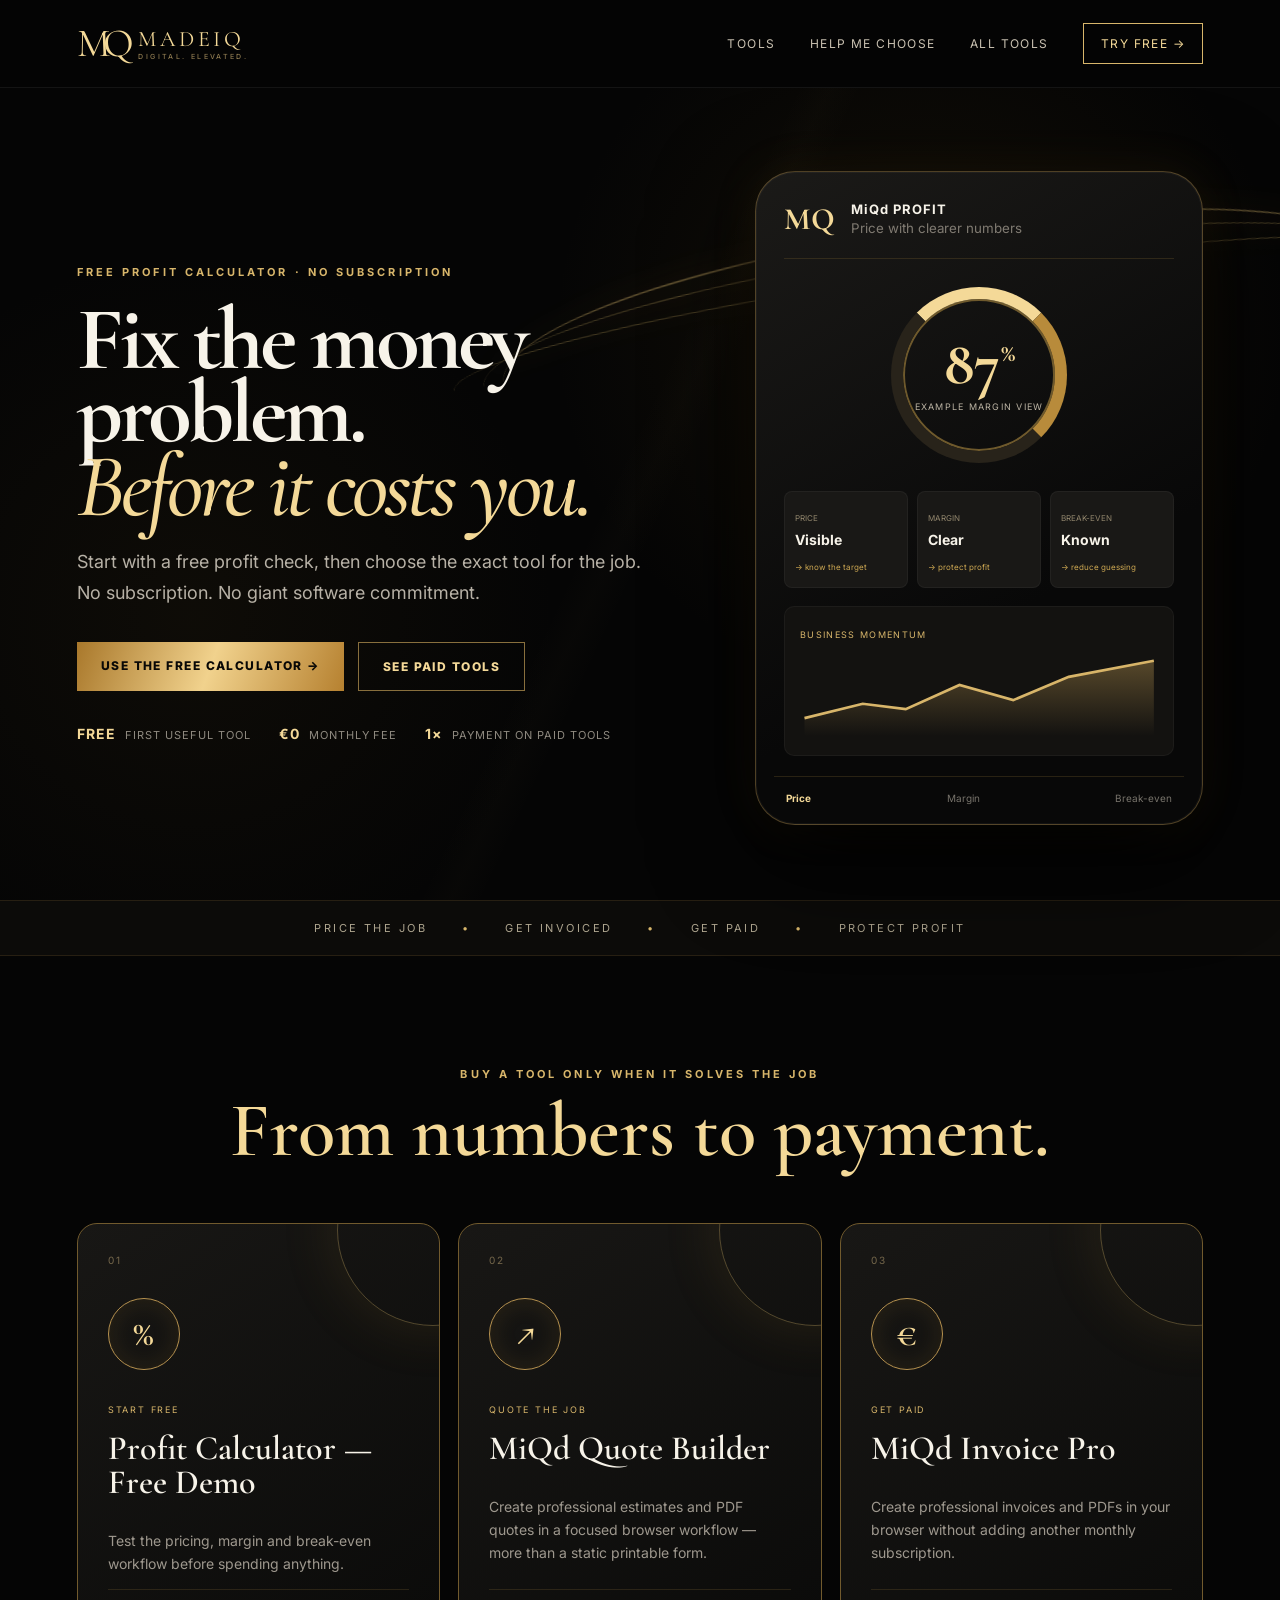
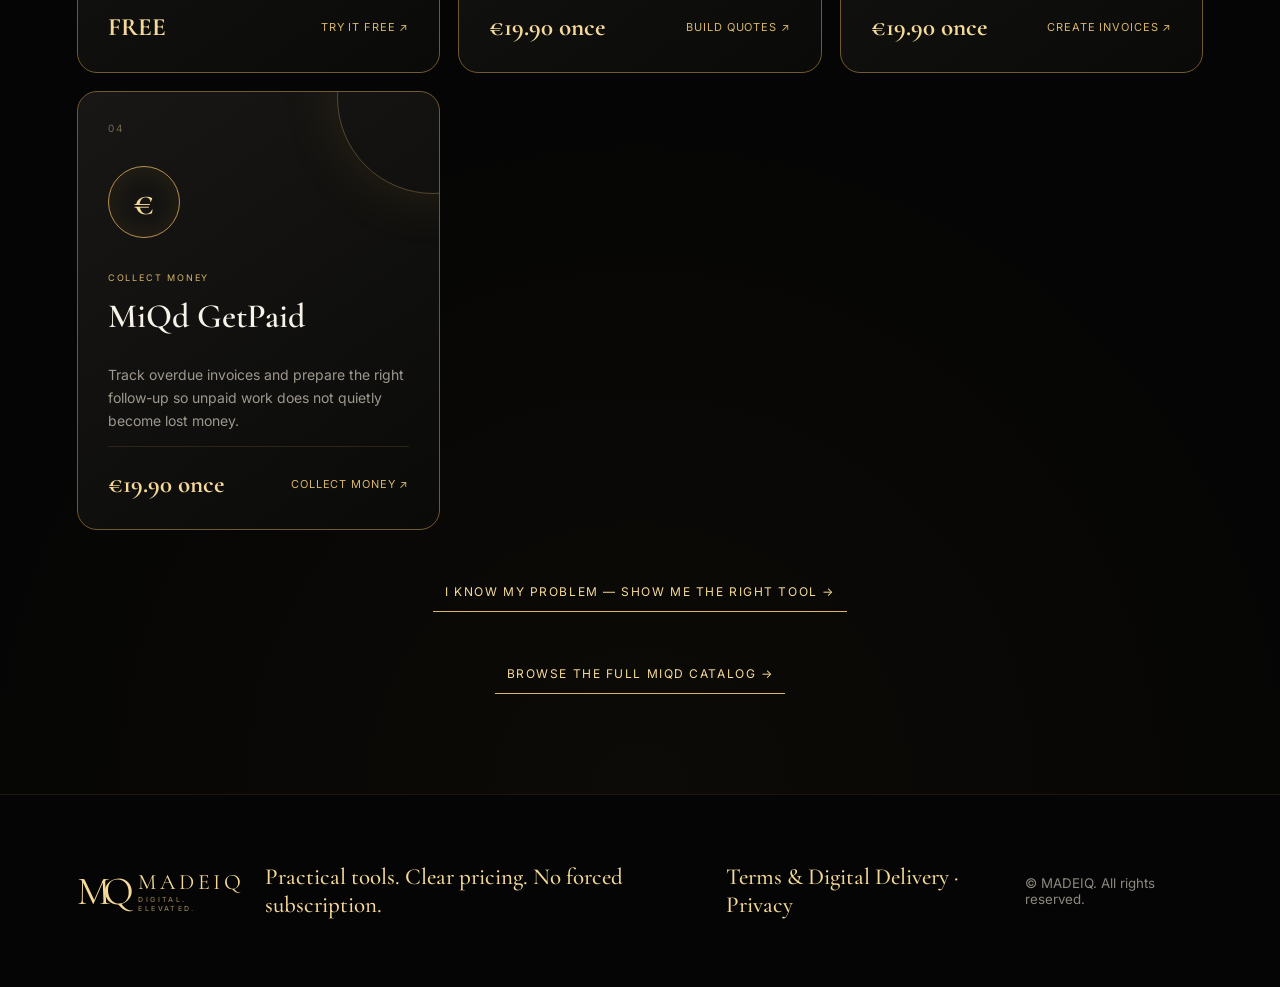
==== commit 0e9042ee: "Add overdue-payment tool to homepage" ====
--- a/index.html
+++ b/index.html
@@ -50,6 +50,7 @@
         <article><span class="number">01</span><div class="product-icon">%</div><p>START FREE</p><h3>Profit Calculator — Free Demo</h3><p class="desc">Test the pricing, margin and break-even workflow before spending anything.</p><div class="card-end"><strong>FREE</strong><a href="https://payhip.com/b/1VxyN?utm_source=website&utm_medium=homepage&utm_campaign=free_profit_demo" target="_blank" rel="noopener">Try it free ↗</a></div></article>
         <article><span class="number">02</span><div class="product-icon">↗</div><p>QUOTE THE JOB</p><h3>MiQd Quote Builder</h3><p class="desc">Create professional estimates and PDF quotes in a focused browser workflow — more than a static printable form.</p><div class="card-end"><strong>€19.90 once</strong><a href="https://payhip.com/b/bRwxD?utm_source=website&utm_medium=homepage&utm_campaign=quote_builder" target="_blank" rel="noopener">Build quotes ↗</a></div></article>
         <article><span class="number">03</span><div class="product-icon">€</div><p>GET PAID</p><h3>MiQd Invoice Pro</h3><p class="desc">Create professional invoices and PDFs in your browser without adding another monthly subscription.</p><div class="card-end"><strong>€19.90 once</strong><a href="https://payhip.com/b/F2ZfV?utm_source=website&utm_medium=homepage&utm_campaign=invoice_pro" target="_blank" rel="noopener">Create invoices ↗</a></div></article>
+        <article><span class="number">04</span><div class="product-icon">€</div><p>COLLECT MONEY</p><h3>MiQd GetPaid</h3><p class="desc">Track overdue invoices and prepare the right follow-up so unpaid work does not quietly become lost money.</p><div class="card-end"><strong>€19.90 once</strong><a href="https://payhip.com/b/QXaLJ?utm_source=website&utm_medium=homepage&utm_campaign=getpaid" target="_blank" rel="noopener">Collect money ↗</a></div></article>
       </div>
       <a class="all-tools" href="start.html?utm_source=miqd_website&utm_medium=featured&utm_campaign=problem_first&utm_content=choose_problem">I know my problem — show me the right tool →</a>
       <a class="all-tools" href="products.html">Browse the full MiQd catalog →</a>
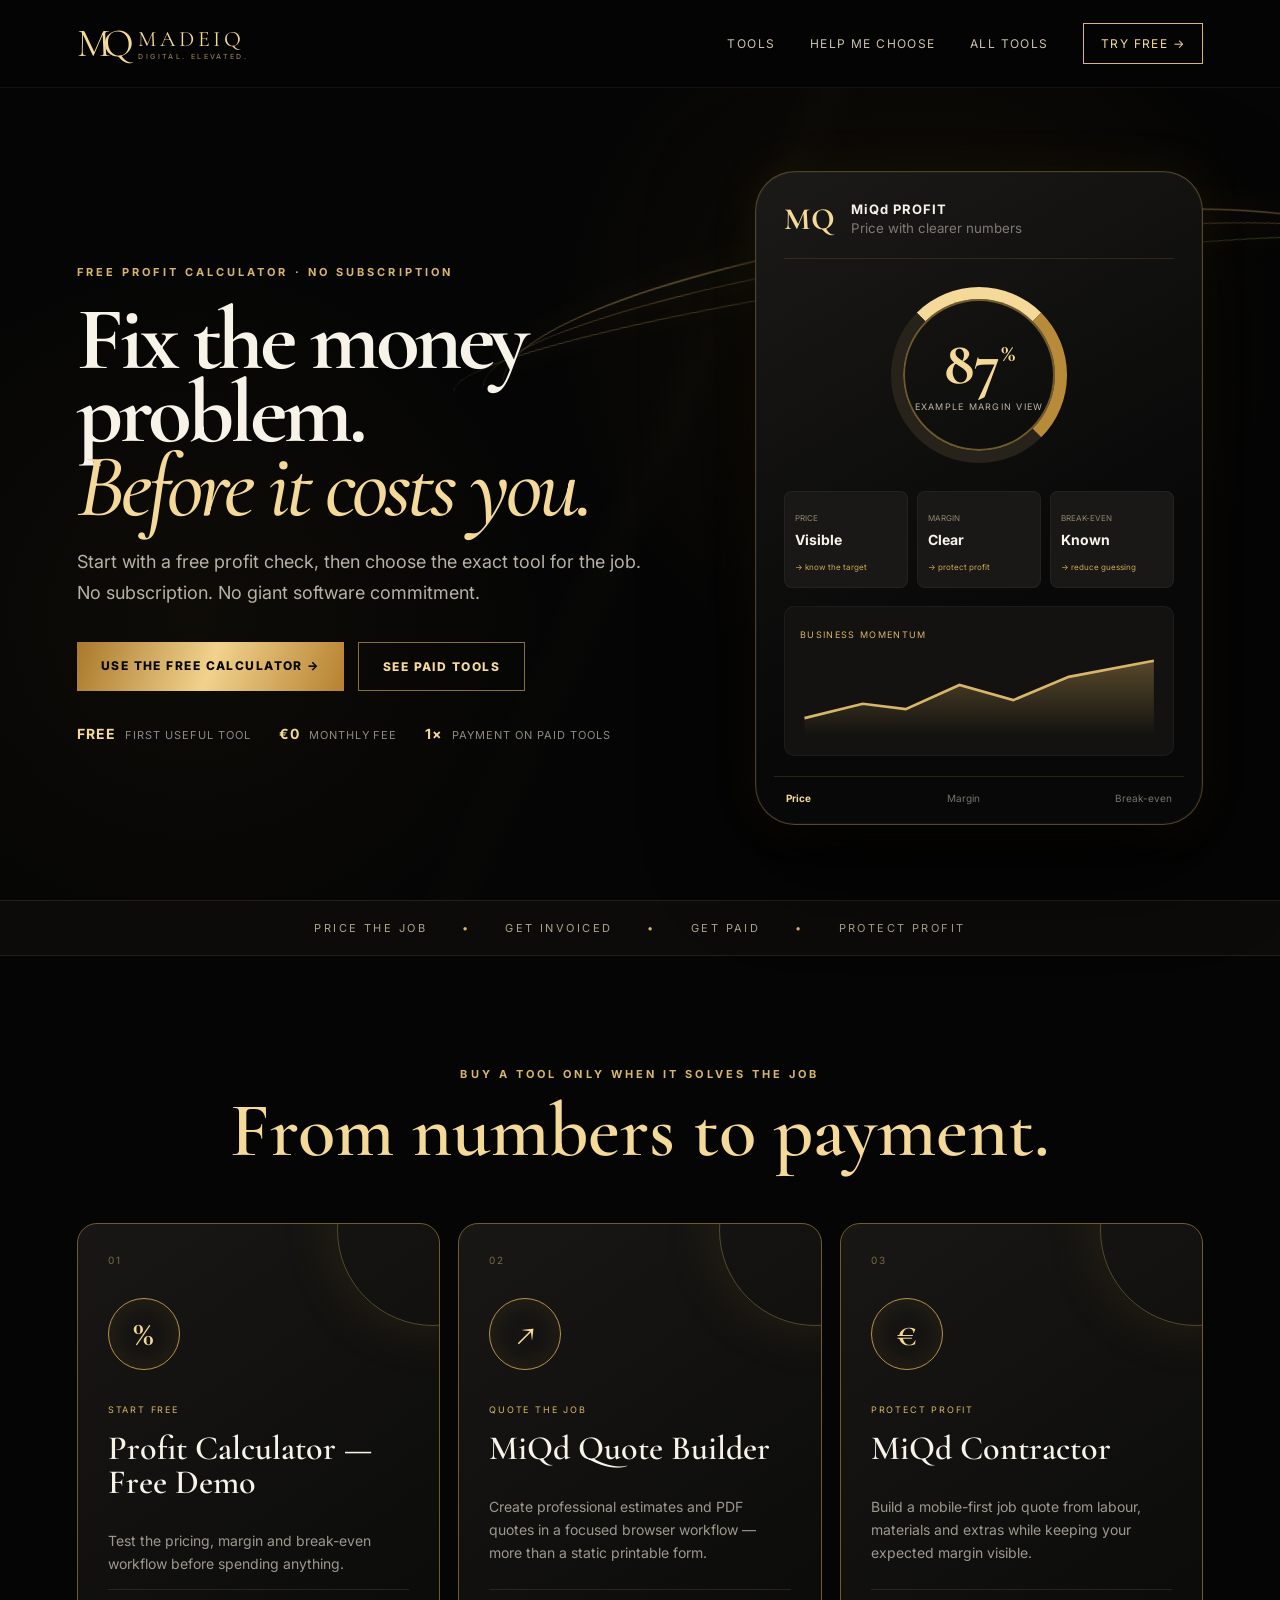
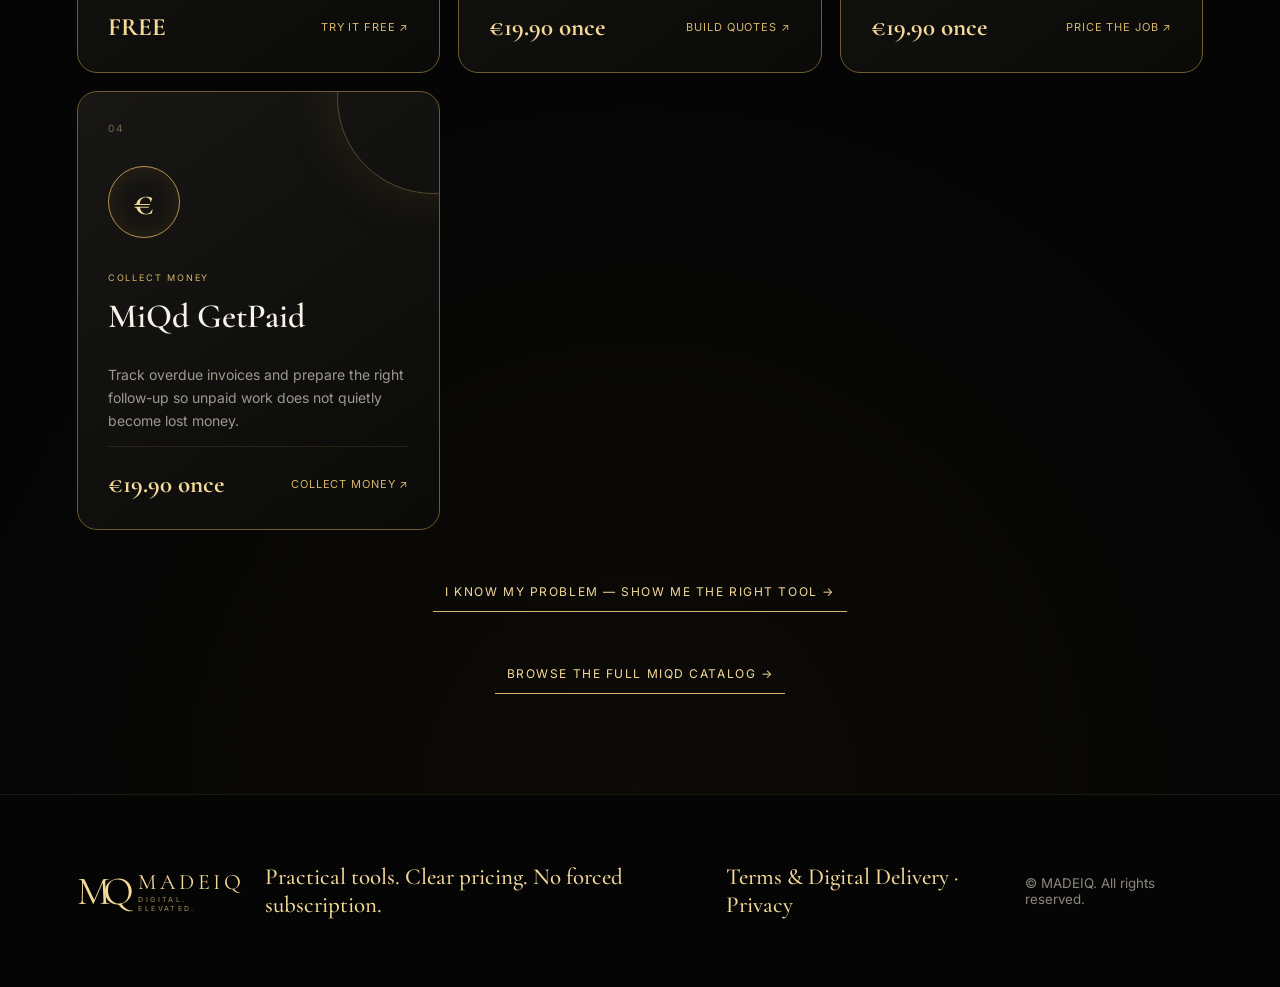
==== commit 8ad0cc9c: "Feature MiQd Contractor as a core homepage offer" ====
--- a/index.html
+++ b/index.html
@@ -49,7 +49,7 @@
       <div class="product-grid">
         <article><span class="number">01</span><div class="product-icon">%</div><p>START FREE</p><h3>Profit Calculator — Free Demo</h3><p class="desc">Test the pricing, margin and break-even workflow before spending anything.</p><div class="card-end"><strong>FREE</strong><a href="https://payhip.com/b/1VxyN?utm_source=website&utm_medium=homepage&utm_campaign=free_profit_demo" target="_blank" rel="noopener">Try it free ↗</a></div></article>
         <article><span class="number">02</span><div class="product-icon">↗</div><p>QUOTE THE JOB</p><h3>MiQd Quote Builder</h3><p class="desc">Create professional estimates and PDF quotes in a focused browser workflow — more than a static printable form.</p><div class="card-end"><strong>€19.90 once</strong><a href="https://payhip.com/b/bRwxD?utm_source=website&utm_medium=homepage&utm_campaign=quote_builder" target="_blank" rel="noopener">Build quotes ↗</a></div></article>
-        <article><span class="number">03</span><div class="product-icon">€</div><p>GET PAID</p><h3>MiQd Invoice Pro</h3><p class="desc">Create professional invoices and PDFs in your browser without adding another monthly subscription.</p><div class="card-end"><strong>€19.90 once</strong><a href="https://payhip.com/b/F2ZfV?utm_source=website&utm_medium=homepage&utm_campaign=invoice_pro" target="_blank" rel="noopener">Create invoices ↗</a></div></article>
+        <article><span class="number">03</span><div class="product-icon">€</div><p>PROTECT PROFIT</p><h3>MiQd Contractor</h3><p class="desc">Build a mobile-first job quote from labour, materials and extras while keeping your expected margin visible.</p><div class="card-end"><strong>€19.90 once</strong><a href="https://payhip.com/b/HLZ4f?utm_source=website&utm_medium=homepage&utm_campaign=contractor" target="_blank" rel="noopener">Price the job ↗</a></div></article>
         <article><span class="number">04</span><div class="product-icon">€</div><p>COLLECT MONEY</p><h3>MiQd GetPaid</h3><p class="desc">Track overdue invoices and prepare the right follow-up so unpaid work does not quietly become lost money.</p><div class="card-end"><strong>€19.90 once</strong><a href="https://payhip.com/b/QXaLJ?utm_source=website&utm_medium=homepage&utm_campaign=getpaid" target="_blank" rel="noopener">Collect money ↗</a></div></article>
       </div>
       <a class="all-tools" href="start.html?utm_source=miqd_website&utm_medium=featured&utm_campaign=problem_first&utm_content=choose_problem">I know my problem — show me the right tool →</a>
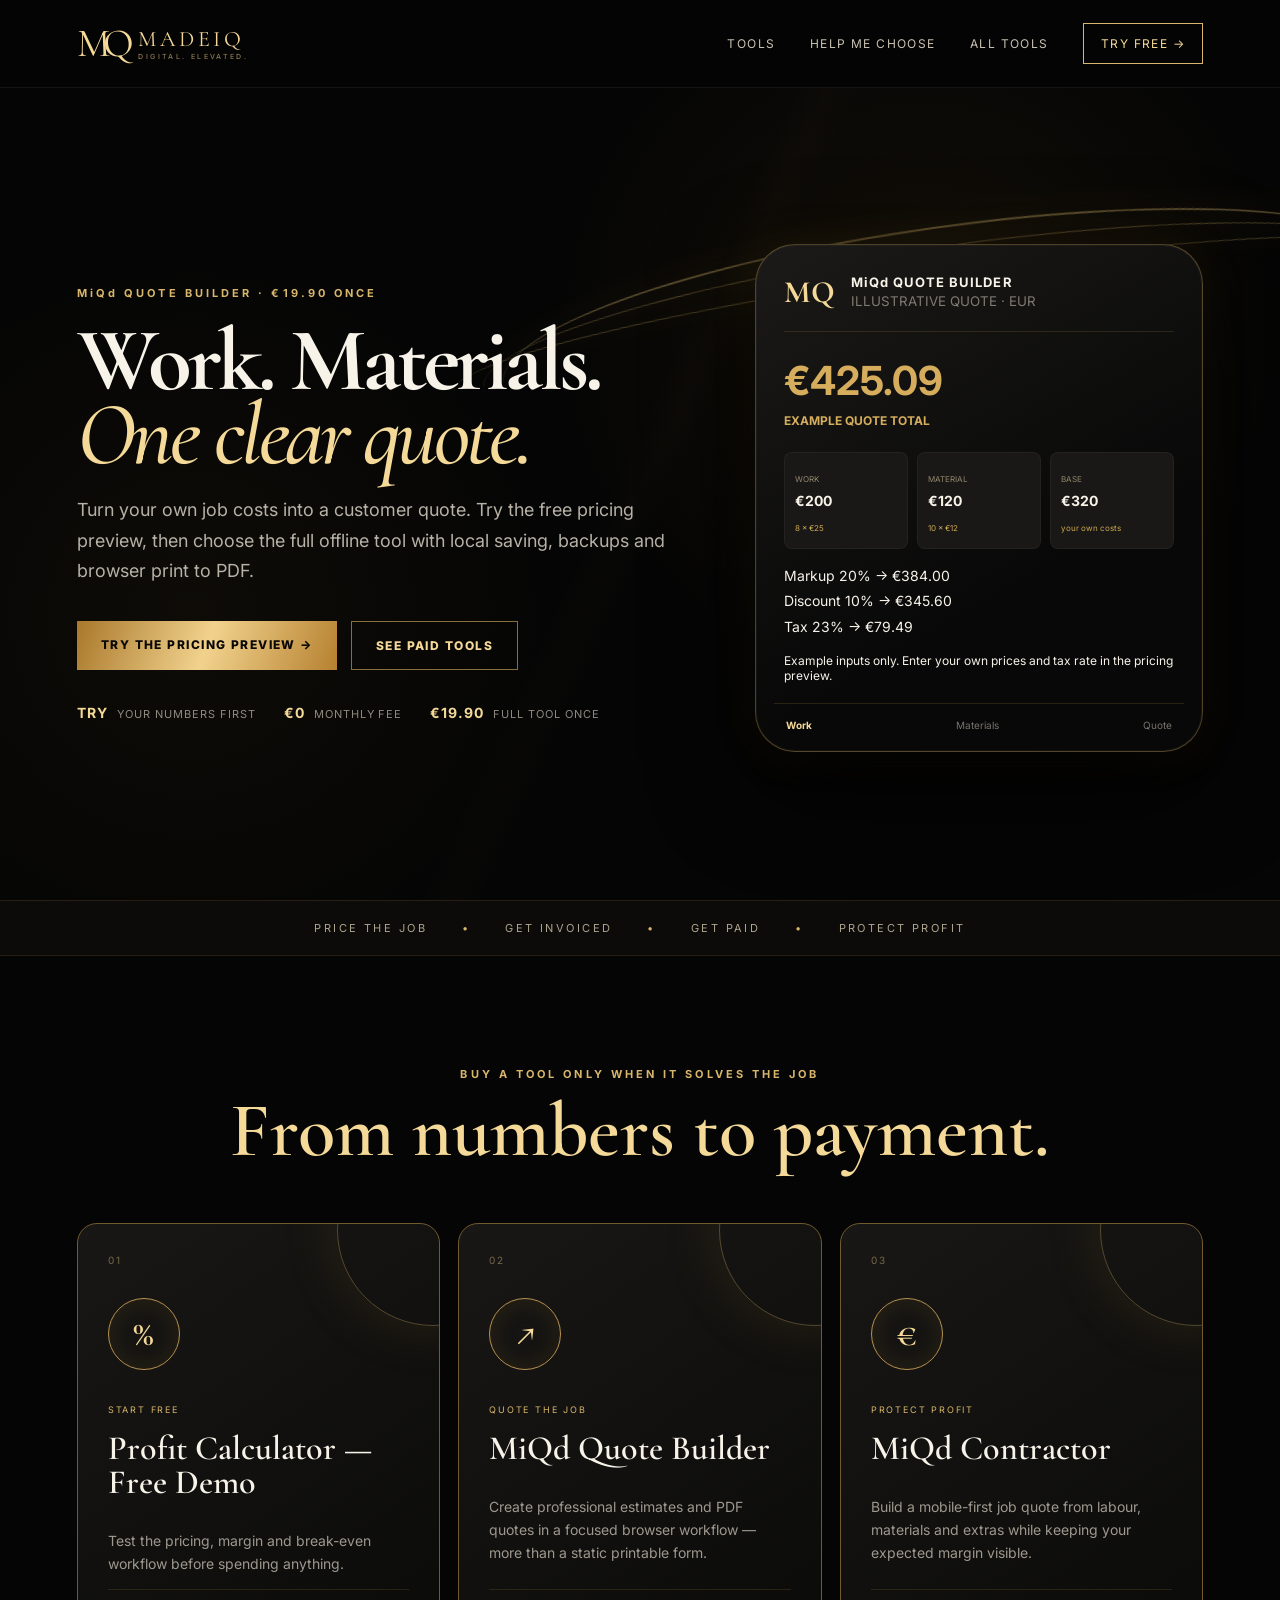
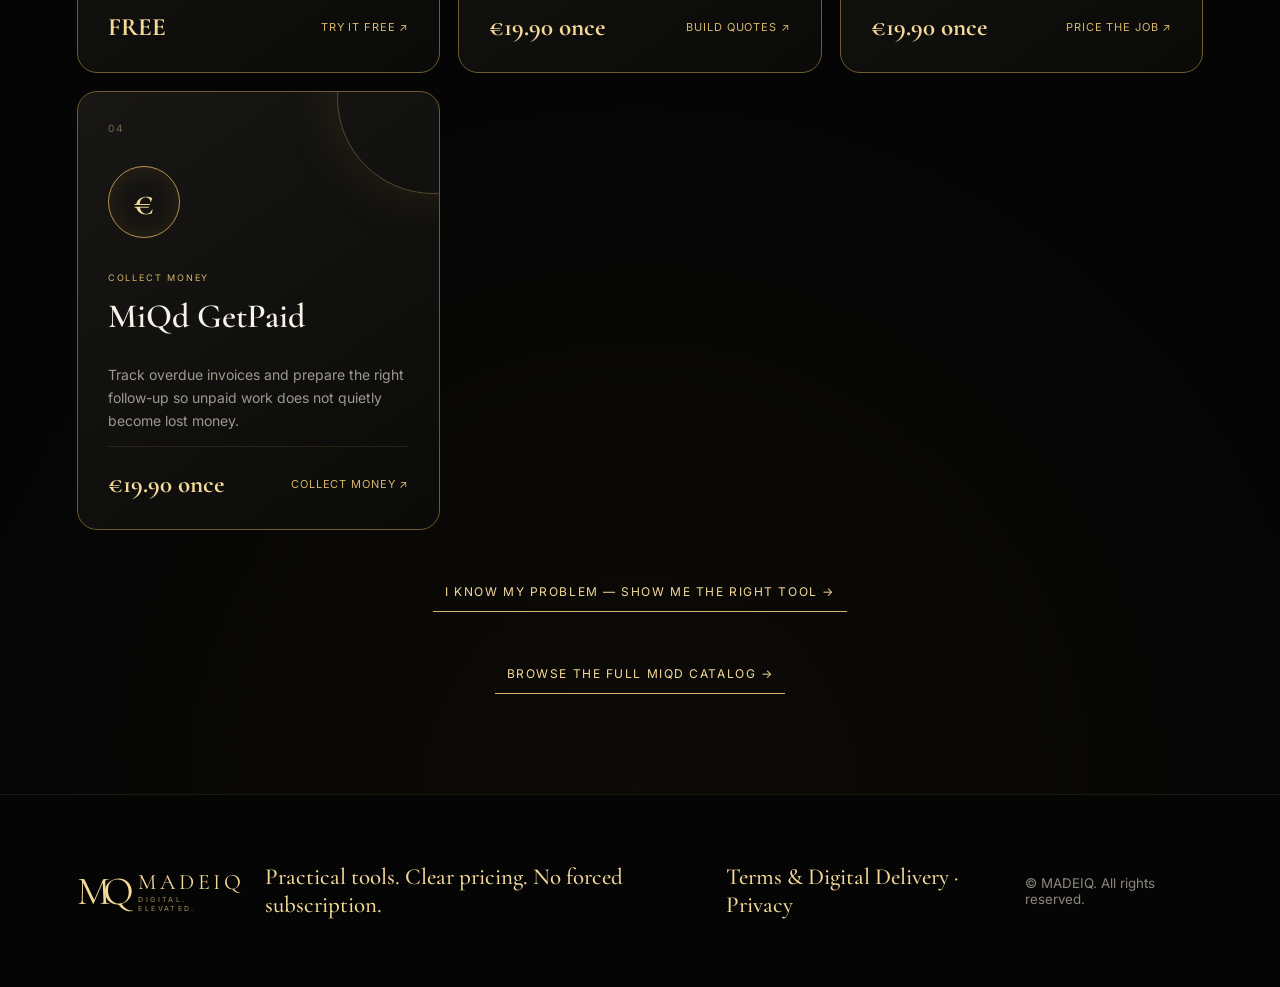
==== commit 2f391e59: "Focus home sales funnel on Quote Builder preview and transparent example" ====
--- a/index.html
+++ b/index.html
@@ -4,17 +4,17 @@
   <meta charset="utf-8">
   <meta name="viewport" content="width=device-width,initial-scale=1">
   <meta name="theme-color" content="#050505">
-  <title>MiQd — Free Profit Calculator + Practical Business Tools</title>
-  <meta name="description" content="Start free. Solve one business problem at a time: check profit, price the job, send the invoice, or collect overdue money. Practical tools with no monthly subscription.">
+  <title>MiQd Quote Builder — Job Costs to Customer Quotes</title>
+  <meta name="description" content="Try a free pricing preview, then create customer quotes with MiQd Quote Builder. Work, materials, markup, discount and tax. €19.90 once, no subscription.">
   <link rel="canonical" href="https://madeiq-dgtl.github.io/">
   <meta property="og:type" content="website">
   <meta property="og:site_name" content="MiQd">
-  <meta property="og:title" content="MiQd — Know your profit before you price the job">
-  <meta property="og:description" content="Try the free MiQd Profit Calculator. No subscription required. Get a useful result before deciding whether any paid tool is right for you.">
+  <meta property="og:title" content="MiQd — Turn job costs into a clear quote">
+  <meta property="og:description" content="Try the free Quote Builder pricing preview. Check your numbers before buying the full offline quote tool for €19.90 once.">
   <meta property="og:url" content="https://madeiq-dgtl.github.io/">
   <meta name="twitter:card" content="summary">
-  <meta name="twitter:title" content="MiQd — Free Profit Calculator">
-  <meta name="twitter:description" content="Check price, margin and break-even free. Then choose a paid tool only if it earns its place in your workflow.">
+  <meta name="twitter:title" content="MiQd — Quote Builder">
+  <meta name="twitter:description" content="Try a pricing preview, then create customer-ready quotes with MiQd Quote Builder.">
   <link rel="stylesheet" href="luxury.css?v=1">
 </head>
 <body>
@@ -27,18 +27,19 @@
     <section class="hero">
       <div class="gold-wave" aria-hidden="true"></div>
       <div class="hero-copy">
-        <p class="kicker">FREE PROFIT CALCULATOR · NO SUBSCRIPTION</p>
-        <h1>Fix the money problem.<br><em>Before it costs you.</em></h1>
-        <p class="lead">Start with a free profit check, then choose the exact tool for the job. No subscription. No giant software commitment.</p>
-        <div class="hero-actions"><a class="button gold" href="https://payhip.com/b/1VxyN?utm_source=miqd_website&utm_medium=hero&utm_campaign=free_profit_demo&utm_content=primary_cta" target="_blank" rel="noopener">USE THE FREE CALCULATOR →</a><a class="button outline" href="#featured">See paid tools</a></div>
-        <div class="hero-proof"><span><b>FREE</b> first useful tool</span><span><b>€0</b> monthly fee</span><span><b>1×</b> payment on paid tools</span></div>
+        <p class="kicker">MiQd QUOTE BUILDER · €19.90 ONCE</p>
+        <h1>Work. Materials.<br><em>One clear quote.</em></h1>
+        <p class="lead">Turn your own job costs into a customer quote. Try the free pricing preview, then choose the full offline tool with local saving, backups and browser print to PDF.</p>
+        <div class="hero-actions"><a class="button gold" href="quote-builder.html?utm_source=miqd_home&utm_medium=hero&utm_campaign=first_revenue_quote#pricing-preview" target="_blank" rel="noopener">TRY THE PRICING PREVIEW →</a><a class="button outline" href="#featured">See paid tools</a></div>
+        <div class="hero-proof"><span><b>TRY</b> your numbers first</span><span><b>€0</b> monthly fee</span><span><b>€19.90</b> full tool once</span></div>
       </div>
-      <div class="hero-device" aria-label="MiQd business dashboard preview">
-        <div class="device-top"><span class="mini-mq">MQ</span><div><b>MiQd PROFIT</b><small>Price with clearer numbers</small></div></div>
-        <div class="score"><span>87<sup>%</sup></span><small>EXAMPLE MARGIN VIEW</small></div>
-        <div class="metric-grid"><div><small>PRICE</small><b>Visible</b><i>→ know the target</i></div><div><small>MARGIN</small><b>Clear</b><i>→ protect profit</i></div><div><small>BREAK-EVEN</small><b>Known</b><i>→ reduce guessing</i></div></div>
-        <div class="trend"><small>BUSINESS MOMENTUM</small><svg viewBox="0 0 400 100" role="img" aria-label="Example rising business momentum"><path d="M5 76 L70 60 L118 66 L178 39 L238 56 L300 30 L395 12" fill="none" stroke="currentColor" stroke-width="3"/><path d="M5 76 L70 60 L118 66 L178 39 L238 56 L300 30 L395 12 L395 96 L5 96Z" fill="url(#fade)"/><defs><linearGradient id="fade" x1="0" y1="0" x2="0" y2="1"><stop stop-color="#d6ad5c" stop-opacity=".35"/><stop offset="1" stop-color="#d6ad5c" stop-opacity="0"/></linearGradient></defs></svg></div>
-        <div class="device-nav"><b>Price</b><span>Margin</span><span>Break-even</span></div>
+      <div class="hero-device" aria-label="Illustrative Quote Builder calculation">
+        <div class="device-top"><span class="mini-mq">MQ</span><div><b>MiQd QUOTE BUILDER</b><small>ILLUSTRATIVE QUOTE · EUR</small></div></div>
+        <div style="padding:24px 0;font-size:40px;font-weight:700;color:#d6ad5c">€425.09<small style="display:block;font-size:12px;margin-top:8px">EXAMPLE QUOTE TOTAL</small></div>
+        <div class="metric-grid"><div><small>WORK</small><b>€200</b><i>8 × €25</i></div><div><small>MATERIAL</small><b>€120</b><i>10 × €12</i></div><div><small>BASE</small><b>€320</b><i>your own costs</i></div></div>
+        <p style="font-size:14px;line-height:1.8">Markup 20% → €384.00<br>Discount 10% → €345.60<br>Tax 23% → €79.49</p>
+        <p style="font-size:12px">Example inputs only. Enter your own prices and tax rate in the pricing preview.</p>
+        <div class="device-nav"><b>Work</b><span>Materials</span><span>Quote</span></div>
       </div>
     </section>
 
@@ -48,9 +49,9 @@
       <div class="section-heading"><p>BUY A TOOL ONLY WHEN IT SOLVES THE JOB</p><h2>From numbers to payment.</h2></div>
       <div class="product-grid">
         <article><span class="number">01</span><div class="product-icon">%</div><p>START FREE</p><h3>Profit Calculator — Free Demo</h3><p class="desc">Test the pricing, margin and break-even workflow before spending anything.</p><div class="card-end"><strong>FREE</strong><a href="https://payhip.com/b/1VxyN?utm_source=website&utm_medium=homepage&utm_campaign=free_profit_demo" target="_blank" rel="noopener">Try it free ↗</a></div></article>
-        <article><span class="number">02</span><div class="product-icon">↗</div><p>QUOTE THE JOB</p><h3>MiQd Quote Builder</h3><p class="desc">Create professional estimates and PDF quotes in a focused browser workflow — more than a static printable form.</p><div class="card-end"><strong>€19.90 once</strong><a href="https://payhip.com/b/bRwxD?utm_source=website&utm_medium=homepage&utm_campaign=quote_builder" target="_blank" rel="noopener">Build quotes ↗</a></div></article>
-        <article><span class="number">03</span><div class="product-icon">€</div><p>PROTECT PROFIT</p><h3>MiQd Contractor</h3><p class="desc">Build a mobile-first job quote from labour, materials and extras while keeping your expected margin visible.</p><div class="card-end"><strong>€19.90 once</strong><a href="https://payhip.com/b/HLZ4f?utm_source=website&utm_medium=homepage&utm_campaign=contractor" target="_blank" rel="noopener">Price the job ↗</a></div></article>
-        <article><span class="number">04</span><div class="product-icon">€</div><p>COLLECT MONEY</p><h3>MiQd GetPaid</h3><p class="desc">Track overdue invoices and prepare the right follow-up so unpaid work does not quietly become lost money.</p><div class="card-end"><strong>€19.90 once</strong><a href="https://payhip.com/b/QXaLJ?utm_source=website&utm_medium=homepage&utm_campaign=getpaid" target="_blank" rel="noopener">Collect money ↗</a></div></article>
+        <article><span class="number">02</span><div class="product-icon">↗</div><p>QUOTE THE JOB</p><h3><a href="quote-builder.html">MiQd Quote Builder</a></h3><p class="desc">Create professional estimates and PDF quotes in a focused browser workflow — more than a static printable form.</p><div class="card-end"><strong>€19.90 once</strong><a href="https://payhip.com/b/bRwxD?utm_source=website&utm_medium=homepage&utm_campaign=quote_builder" target="_blank" rel="noopener">Build quotes ↗</a></div></article>
+        <article><span class="number">03</span><div class="product-icon">€</div><p>PROTECT PROFIT</p><h3><a href="contractor.html">MiQd Contractor</a></h3><p class="desc">Build a mobile-first job quote from labour, materials and extras while keeping your expected margin visible.</p><div class="card-end"><strong>€19.90 once</strong><a href="https://payhip.com/b/HLZ4f?utm_source=website&utm_medium=homepage&utm_campaign=contractor" target="_blank" rel="noopener">Price the job ↗</a></div></article>
+        <article><span class="number">04</span><div class="product-icon">€</div><p>COLLECT MONEY</p><h3><a href="getpaid.html">MiQd GetPaid</a></h3><p class="desc">Track overdue invoices and prepare the right follow-up so unpaid work does not quietly become lost money.</p><div class="card-end"><strong>€19.90 once</strong><a href="https://payhip.com/b/QXaLJ?utm_source=website&utm_medium=homepage&utm_campaign=getpaid" target="_blank" rel="noopener">Collect money ↗</a></div></article>
       </div>
       <a class="all-tools" href="start.html?utm_source=miqd_website&utm_medium=featured&utm_campaign=problem_first&utm_content=choose_problem">I know my problem — show me the right tool →</a>
       <a class="all-tools" href="products.html">Browse the full MiQd catalog →</a>
